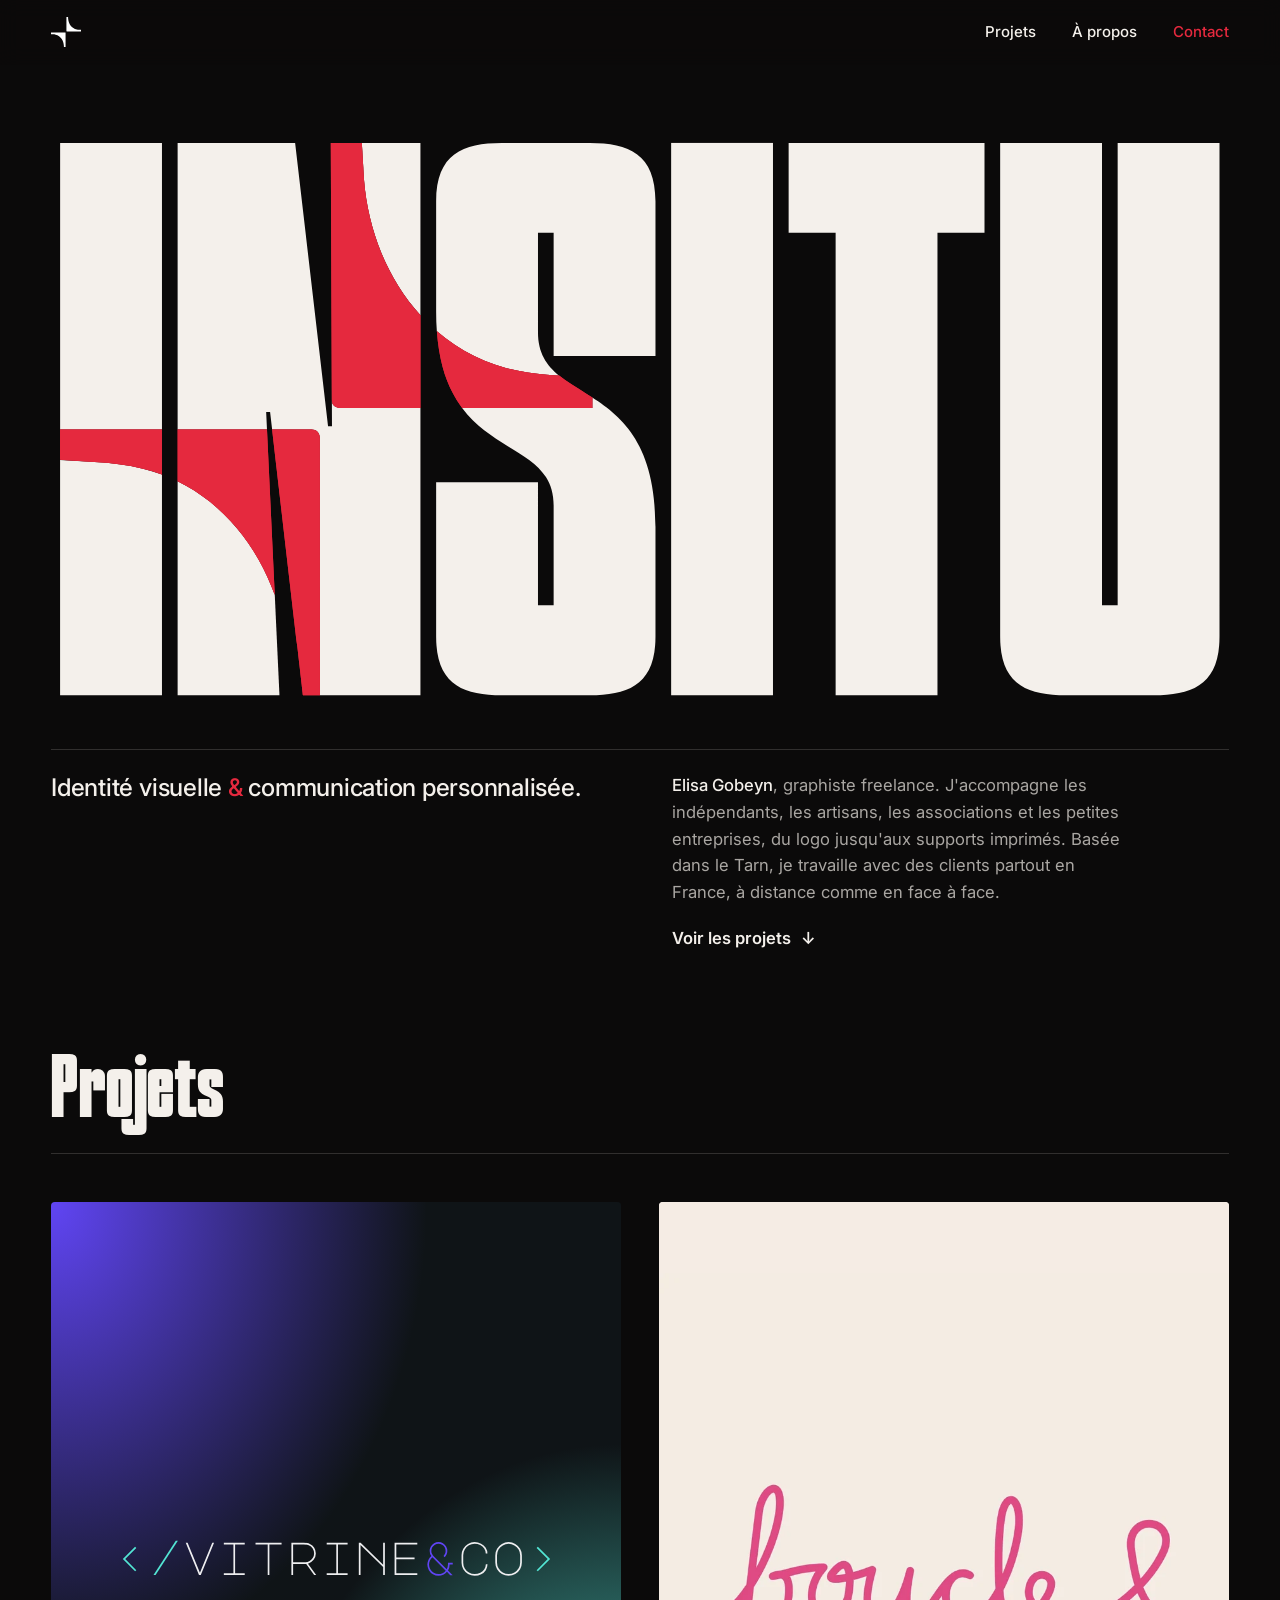
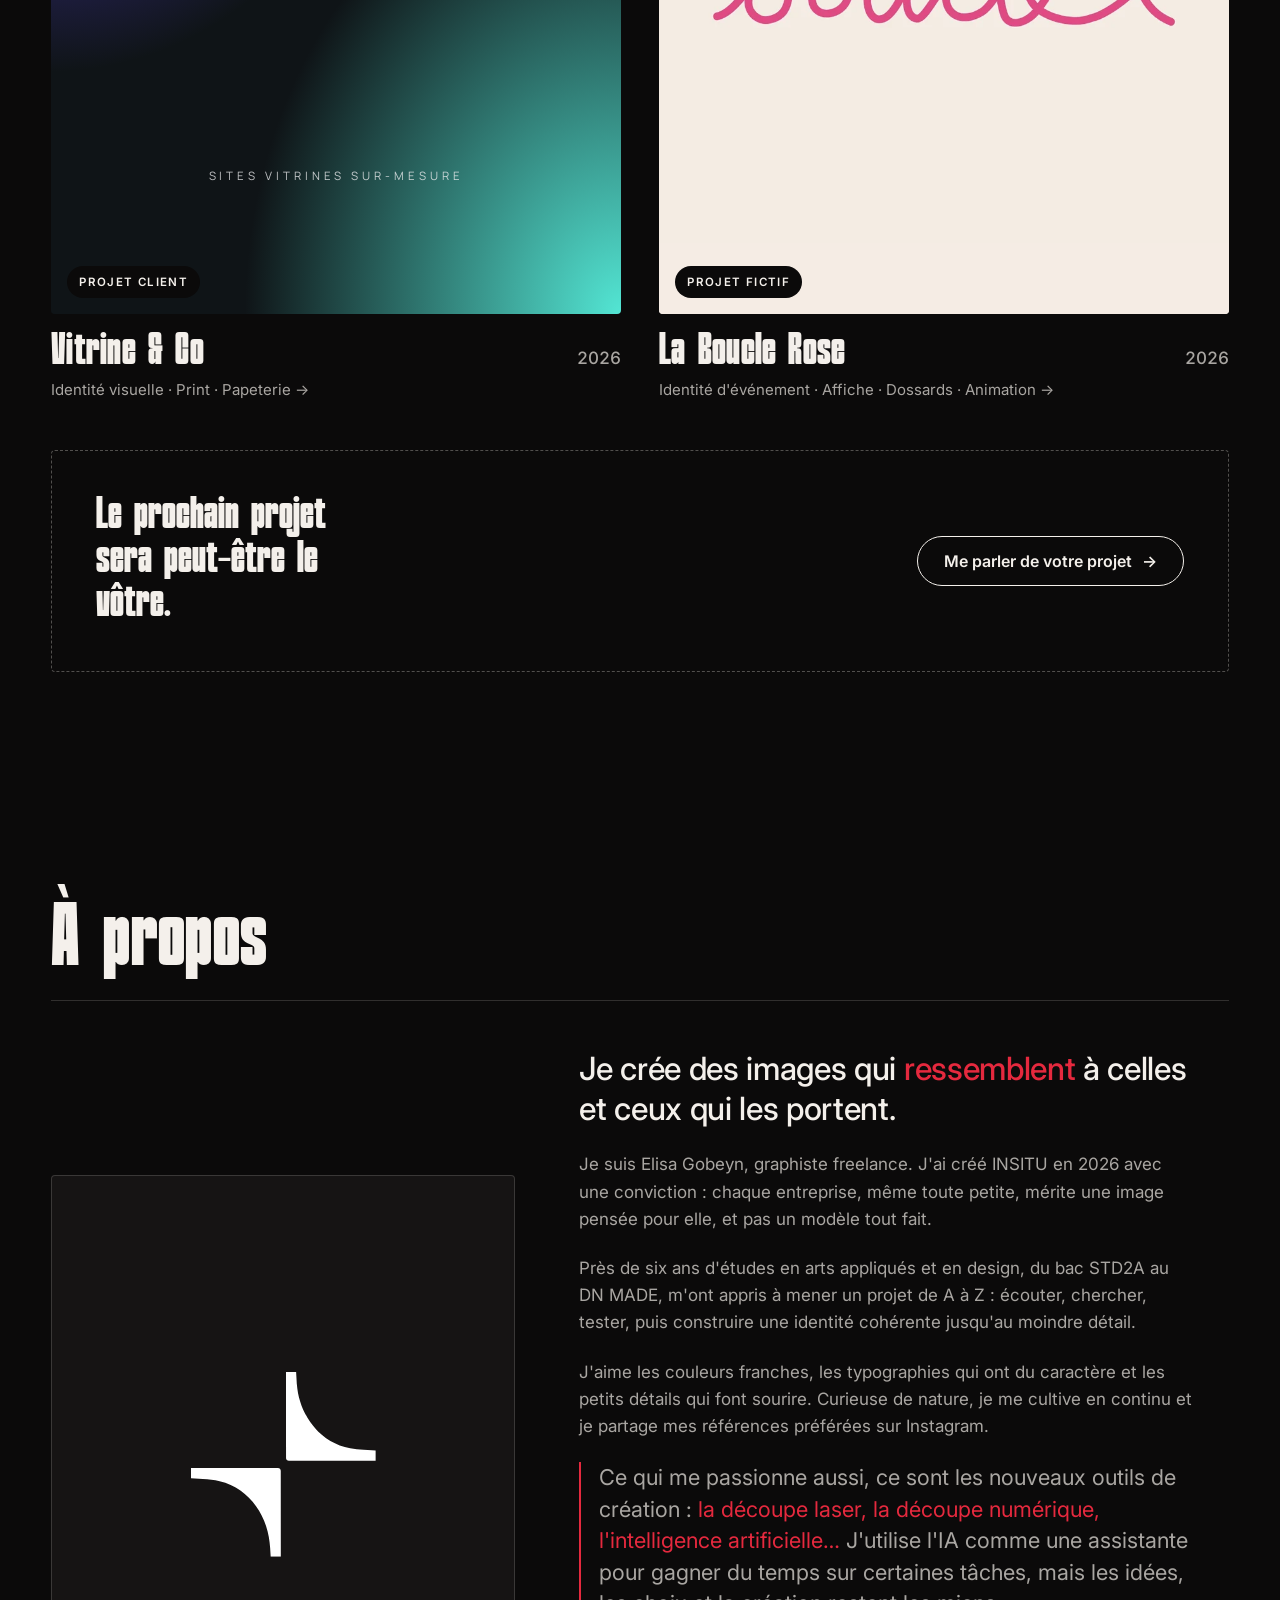
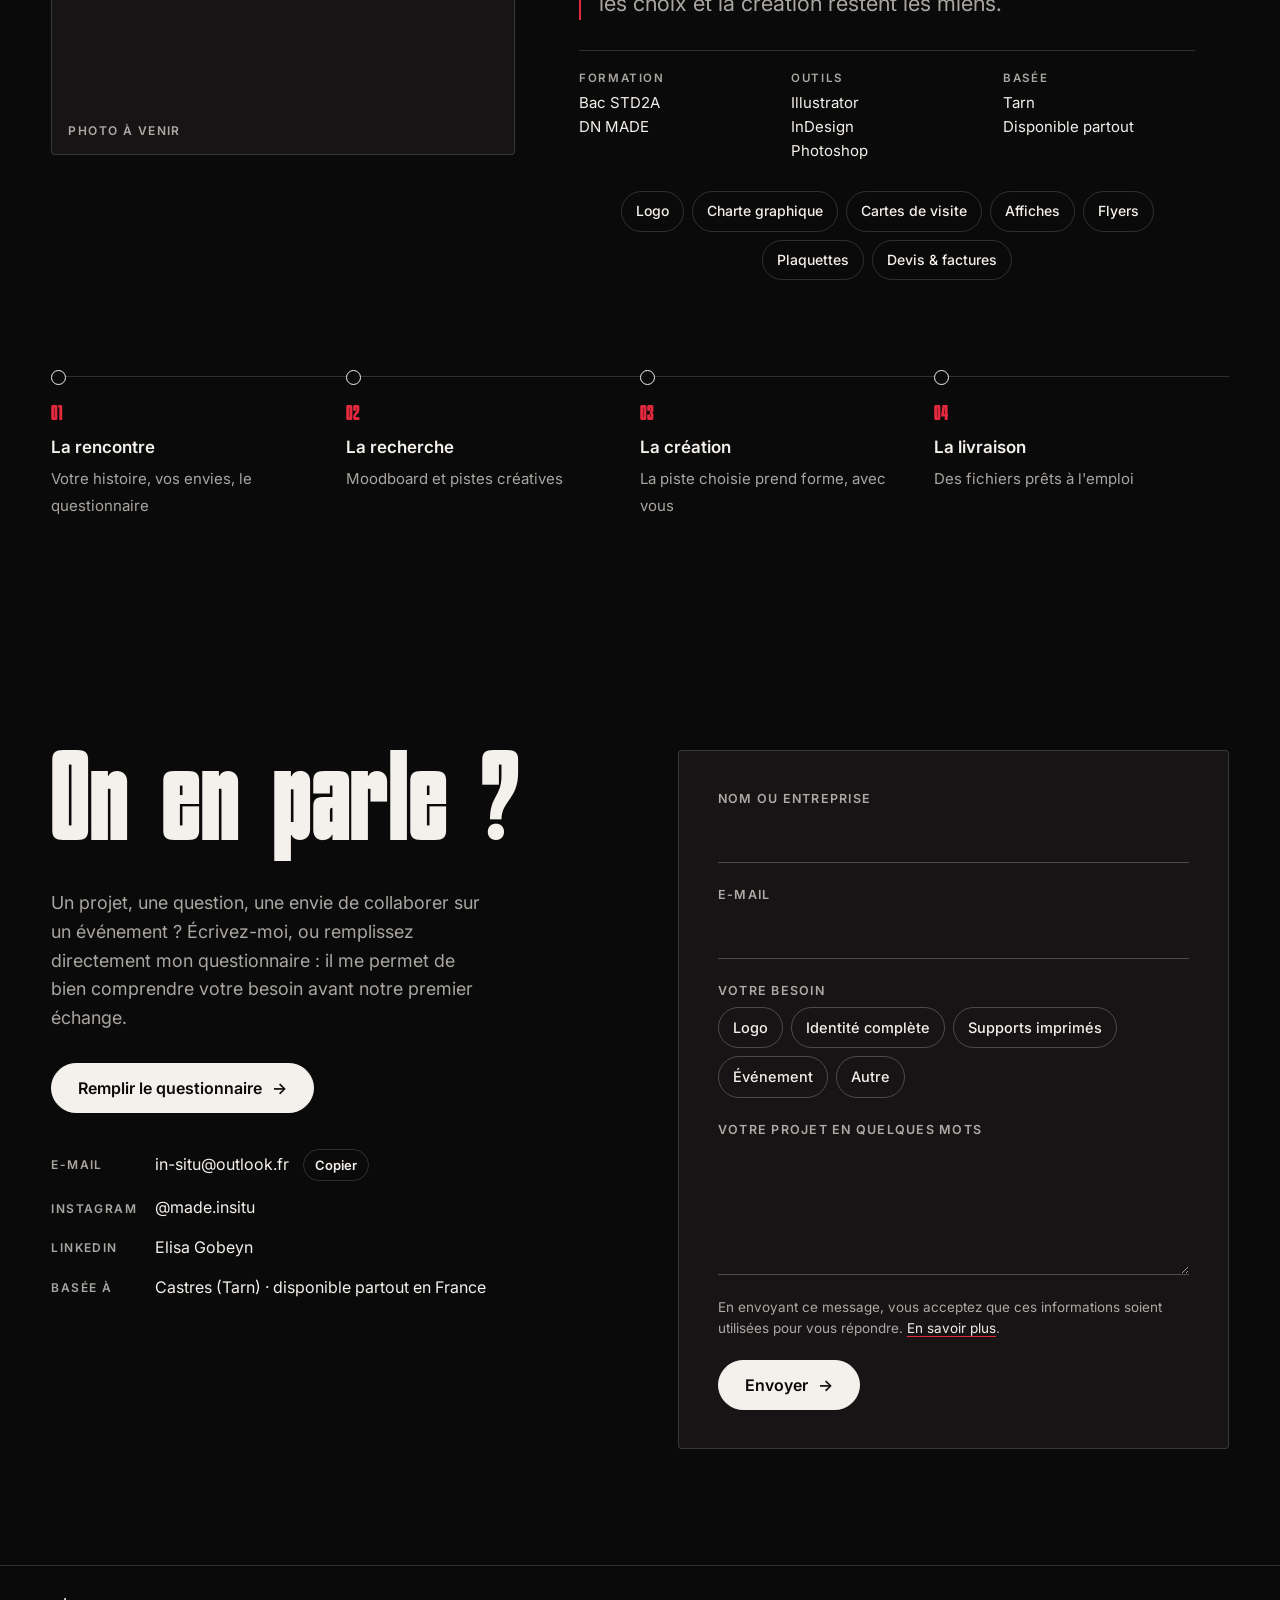
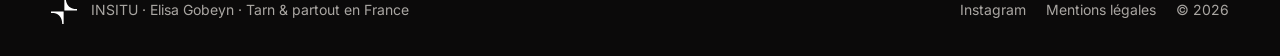
==== Site-INSITU/modif/index.html @ b14017e1 "First commit" ====
<!DOCTYPE html>
<html lang="fr">
<head>
<meta charset="UTF-8">
<meta name="viewport" content="width=device-width, initial-scale=1.0, viewport-fit=cover">
<link rel="icon" href="../assets/favicon.svg" type="image/svg+xml">
<title>INSITU · Elisa Gobeyn</title>
<meta name="description" content="Elisa Gobeyn, graphiste freelance à Castres (Tarn). Identité visuelle et communication personnalisée pour les indépendants, artisans, associations et petites entreprises.">
<!-- Open Graph : l'aperçu (titre, texte, image) affiché quand le lien est partagé sur Facebook, LinkedIn, WhatsApp, Messenger, iMessage, Slack, Discord…
     ⚠ Remplacer https://VOTRE-DOMAINE.fr par l'adresse réelle du site (og:url et og:image, les URL doivent être absolues). -->
<meta property="og:type" content="website">
<meta property="og:site_name" content="INSITU">
<meta property="og:locale" content="fr_FR">
<meta property="og:title" content="INSITU · Elisa Gobeyn, graphiste freelance">
<meta property="og:description" content="Identité visuelle et communication personnalisée pour les indépendants, artisans, associations et petites entreprises. Castres (Tarn), partout en France.">
<meta property="og:url" content="https://VOTRE-DOMAINE.fr/">
<meta property="og:image" content="https://VOTRE-DOMAINE.fr/assets/og-image.png">
<meta property="og:image:width" content="1200">
<meta property="og:image:height" content="630">
<meta property="og:image:alt" content="Logo INSITU, identité visuelle et communication personnalisée">
<!-- X (Twitter) reprend les balises og: ; cette ligne sert à obtenir la grande image -->
<meta name="twitter:card" content="summary_large_image">

<link rel="preconnect" href="https://fonts.googleapis.com">
<link rel="preconnect" href="https://fonts.gstatic.com" crossorigin>
<link href="https://fonts.googleapis.com/css2?family=Inter:wght@400;500;600;700&family=Figtree:wght@500;600&family=Manrope:wght@400;500;600&family=Major+Mono+Display&display=swap" rel="stylesheet">
<link rel="stylesheet" href="style.css">
<script src="https://identity.netlify.com/v1/netlify-identity-widget.js"></script>
</head>
<body>
<svg width="0" height="0" style="position:absolute" aria-hidden="true">
  <symbol id="symbole" viewBox="0 0 300 300"><path fill="currentColor" d="M128.48,285.85c-1.73-48.87-31.83-96.92-81.94-108.65-9.06-2.12-17.85-3.16-27.15-3.59l-19.38-1.19v-16.48s140.68,0,140.68,0c2.98-.16,5.03,1.57,5.03,4.56l.09,139.48-16.47.02-.85-14.15Z"/><path fill="currentColor" d="M279.93,126.4l20.06,1.19v16.5s-141.14-.01-141.14-.01c-2.49-.01-4.54-1.61-4.54-4.08l-.07-49.66L154.21,0h16.44s1.2,19.74,1.2,19.74c3.88,48.84,35.53,94.58,86.49,104.13,7.21,1.35,14.02,2.04,21.59,2.53Z"/></symbol>
  <symbol id="mot" viewBox="66 22 318 152">
    <path fill="currentColor" d="M381.54,23.6v133.38c0,12.78-7.19,15.77-17.77,15.77h-23.69c-10.57,0-17.77-2.98-17.77-15.77V23.6h27.5v124.86h4.23V23.6h27.5Z"/>
    <polygon fill="currentColor" points="318.08 23.6 318.08 47.89 305.38 47.89 305.38 172.75 277.88 172.75 277.88 47.89 265.19 47.89 265.19 23.6 318.08 23.6"/>
    <rect fill="currentColor" x="233.46" y="23.6" width="27.5" height="149.15"/>
    <path fill="currentColor" d="M229.23,127.15v29.83c0,12.78-7.19,15.77-17.77,15.77h-23.69c-10.58,0-17.77-2.98-17.77-15.77v-41.76h27.5v33.23h4.23v-26.85c0-3.23-.77-5.72-2.08-7.77-4.51-7.1-15.38-9.03-22.63-18.68h35.15v-2.83c8.31,5.34,17.05,13.01,17.05,34.82Z"/>
    <path fill="currentColor" d="M229.23,39.36v41.76h-27.5v-33.23h-4.23v26.85c0,5.59,2.31,8.95,5.7,11.7l-.68-.04c-3.64-.24-6.92-.59-10.39-1.26-8.48-1.64-15.85-5.43-21.94-10.69-.13-1.66-.19-3.4-.19-5.25v-29.83c0-12.78,7.19-15.77,17.77-15.77h23.69c10.57,0,17.77,2.98,17.77,15.77Z"/>
    <path fill="#E5293E" d="M212.18,92.33v2.83h-35.15c-3.49-4.64-6.14-11.07-6.83-20.72,6.09,5.26,13.46,9.05,21.94,10.69,3.47.67,6.75,1.02,10.39,1.26l.68.04c2.56,2.08,5.73,3.82,8.97,5.9Z"/>
    <path fill="currentColor" d="M165.76,95.16v77.59h-31.73,4.57s-.03-69.5-.03-69.5c0-1.49-1-2.35-2.42-2.27h-10.44l-.55-4.72h-1.06l.22,4.72h-24.13V23.6h31.73l8.89,76.49h1.06l-.03-6.82c.05,1.18,1.25,1.88,2.42,1.89h21.5Z"/>
    <path fill="#E5293E" d="M165.76,70.13v25.03h-21.5c-1.18,0-2.37-.71-2.42-1.89l-.29-69.66h8.38l.58,9.86c1.06,13.71,6.39,26.91,15.25,36.67Z"/>
    <path fill="currentColor" d="M165.76,23.6v46.53c-8.86-9.75-14.19-22.96-15.25-36.67l-.58-9.86h15.83Z"/>
    <polygon fill="currentColor" points="149.93 23.6 149.93 23.61 141.55 23.61 149.93 23.6"/>
    <path fill="currentColor" d="M141.84,93.27s0-.05,0-.08l-.28-69.59.29,69.66Z"/>
    <path fill="#E5293E" d="M138.58,103.25l.03,69.49h-4.57s-8.33-71.76-8.33-71.76h10.44c1.43-.08,2.42.78,2.42,2.27Z"/>
    <path fill="currentColor" d="M126.42,145.62l1.27,27.13h-27.5v-57.8c12.45,6.07,21.46,17.47,26.23,30.67Z"/>
    <path fill="#E5293E" d="M124.32,100.97l2.1,44.64c-4.77-13.21-13.78-24.6-26.23-30.67v-13.98h24.13Z"/>
    <path fill="currentColor" d="M95.96,113.13v59.62h-27.51v-63.56l9.33.59c4.48.22,8.71.74,13.07,1.8,1.75.43,3.46.95,5.11,1.56Z"/>
    <path fill="#E5293E" d="M95.96,100.97v12.16c-1.65-.62-3.36-1.14-5.11-1.56-4.36-1.06-8.59-1.58-13.07-1.8l-9.33-.59v-8.22h27.51Z"/>
    <polygon fill="currentColor" points="95.96 23.6 95.96 100.97 68.47 100.97 68.46 109.18 68.46 23.6 95.96 23.6"/>
  </symbol>
</svg>

<div class="intro-anim" id="intro-anim" aria-hidden="true">
  <svg viewBox="-20 -20 340 340">
    <circle class="rond" cx="150" cy="150" r="132"/>
    <g class="tout"><path class="p1" fill="currentColor" d="M128.48,285.85c-1.73-48.87-31.83-96.92-81.94-108.65-9.06-2.12-17.85-3.16-27.15-3.59l-19.38-1.19v-16.48s140.68,0,140.68,0c2.98-.16,5.03,1.57,5.03,4.56l.09,139.48-16.47.02-.85-14.15Z"/><path class="p2" fill="currentColor" d="M279.93,126.4l20.06,1.19v16.5s-141.14-.01-141.14-.01c-2.49-.01-4.54-1.61-4.54-4.08l-.07-49.66L154.21,0h16.44s1.2,19.74,1.2,19.74c3.88,48.84,35.53,94.58,86.49,104.13,7.21,1.35,14.02,2.04,21.59,2.53Z"/></g>
  </svg>
  <span class="passer">Cliquer pour passer</span>
</div>

<div class="curseur" aria-hidden="true"></div>

<header class="entete">
  <div class="wrap">
    <a class="marque" href="#haut" aria-label="INSITU, retour en haut">
      <svg class="sym" aria-hidden="true"><use href="#symbole"/></svg>
      <svg class="mot" viewBox="0 0 318 152" aria-hidden="true" style="color:var(--creme)"><use href="#mot"/></svg>
    </a>
    <nav class="nav" aria-label="Navigation principale">
      <a class="lien" href="#projets">Projets</a>
      <a class="lien" href="#apropos">À propos</a>
      <a class="lien" href="#contact">Contact</a>
    </nav>
  </div>
</header>

<main id="haut">
  <section class="wrap accueil">
    <h1 style="margin:0"><svg class="grand-logo" viewBox="0 0 318 152" role="img" aria-label="INSITU, identité visuelle et communication personnalisée"><g transform="translate(-66 -22)"><path fill="#F4F0EB" d="M381.54,23.6v133.38c0,12.78-7.19,15.77-17.77,15.77h-23.69c-10.57,0-17.77-2.98-17.77-15.77V23.6h27.5v124.86h4.23V23.6h27.5Z"/><polygon fill="#F4F0EB" points="318.08 23.6 318.08 47.89 305.38 47.89 305.38 172.75 277.88 172.75 277.88 47.89 265.19 47.89 265.19 23.6 318.08 23.6"/><rect fill="#F4F0EB" x="233.46" y="23.6" width="27.5" height="149.15"/><path fill="#F4F0EB" d="M229.23,127.15v29.83c0,12.78-7.19,15.77-17.77,15.77h-23.69c-10.58,0-17.77-2.98-17.77-15.77v-41.76h27.5v33.23h4.23v-26.85c0-3.23-.77-5.72-2.08-7.77-4.51-7.1-15.38-9.03-22.63-18.68h35.15v-2.83c8.31,5.34,17.05,13.01,17.05,34.82Z"/><path fill="#F4F0EB" d="M229.23,39.36v41.76h-27.5v-33.23h-4.23v26.85c0,5.59,2.31,8.95,5.7,11.7l-.68-.04c-3.64-.24-6.92-.59-10.39-1.26-8.48-1.64-15.85-5.43-21.94-10.69-.13-1.66-.19-3.4-.19-5.25v-29.83c0-12.78,7.19-15.77,17.77-15.77h23.69c10.57,0,17.77,2.98,17.77,15.77Z"/><path fill="#F4F0EB" d="M165.76,95.16v77.59h-31.73,4.57s-.03-69.5-.03-69.5c0-1.49-1-2.35-2.42-2.27h-10.44l-.55-4.72h-1.06l.22,4.72h-24.13V23.6h31.73l8.89,76.49h1.06l-.03-6.82c.05,1.18,1.25,1.88,2.42,1.89h21.5Z"/><path fill="#F4F0EB" d="M165.76,23.6v46.53c-8.86-9.75-14.19-22.96-15.25-36.67l-.58-9.86h15.83Z"/><polygon fill="#F4F0EB" points="149.93 23.6 149.93 23.61 141.55 23.61 149.93 23.6"/><path fill="#F4F0EB" d="M141.84,93.27s0-.05,0-.08l-.28-69.59.29,69.66Z"/><path fill="#F4F0EB" d="M126.42,145.62l1.27,27.13h-27.5v-57.8c12.45,6.07,21.46,17.47,26.23,30.67Z"/><path fill="#F4F0EB" d="M95.96,113.13v59.62h-27.51v-63.56l9.33.59c4.48.22,8.71.74,13.07,1.8,1.75.43,3.46.95,5.11,1.56Z"/><polygon fill="#F4F0EB" points="95.96 23.6 95.96 100.97 68.47 100.97 68.46 109.18 68.46 23.6 95.96 23.6"/></g><g transform="translate(-66 -22)"><path fill="#E5293E" d="M212.18,92.33v2.83h-35.15c-3.49-4.64-6.14-11.07-6.83-20.72,6.09,5.26,13.46,9.05,21.94,10.69,3.47.67,6.75,1.02,10.39,1.26l.68.04c2.56,2.08,5.73,3.82,8.97,5.9Z"/><path fill="#E5293E" d="M165.76,70.13v25.03h-21.5c-1.18,0-2.37-.71-2.42-1.89l-.29-69.66h8.38l.58,9.86c1.06,13.71,6.39,26.91,15.25,36.67Z"/><path fill="#E5293E" d="M138.58,103.25l.03,69.49h-4.57s-8.33-71.76-8.33-71.76h10.44c1.43-.08,2.42.78,2.42,2.27Z"/><path fill="#E5293E" d="M124.32,100.97l2.1,44.64c-4.77-13.21-13.78-24.6-26.23-30.67v-13.98h24.13Z"/><path fill="#E5293E" d="M95.96,100.97v12.16c-1.65-.62-3.36-1.14-5.11-1.56-4.36-1.06-8.59-1.58-13.07-1.8l-9.33-.59v-8.22h27.51Z"/></g><g class="pivot"><g transform="translate(-66 -22)"><path fill="#E5293E" d="M212.18,92.33v2.83h-35.15c-3.49-4.64-6.14-11.07-6.83-20.72,6.09,5.26,13.46,9.05,21.94,10.69,3.47.67,6.75,1.02,10.39,1.26l.68.04c2.56,2.08,5.73,3.82,8.97,5.9Z"/><path fill="#E5293E" d="M165.76,70.13v25.03h-21.5c-1.18,0-2.37-.71-2.42-1.89l-.29-69.66h8.38l.58,9.86c1.06,13.71,6.39,26.91,15.25,36.67Z"/><path fill="#E5293E" d="M138.58,103.25l.03,69.49h-4.57s-8.33-71.76-8.33-71.76h10.44c1.43-.08,2.42.78,2.42,2.27Z"/><path fill="#E5293E" d="M124.32,100.97l2.1,44.64c-4.77-13.21-13.78-24.6-26.23-30.67v-13.98h24.13Z"/><path fill="#E5293E" d="M95.96,100.97v12.16c-1.65-.62-3.36-1.14-5.11-1.56-4.36-1.06-8.59-1.58-13.07-1.8l-9.33-.59v-8.22h27.51Z"/></g></g></svg></h1>
    <div class="accueil-bas">
      <p class="signature">Identité visuelle <span>&amp;</span> communication personnalisée.</p>
      <div class="presentation">
        <p><strong>Elisa Gobeyn</strong>, graphiste freelance. J'accompagne les indépendants, les artisans, les associations et les petites entreprises, du logo jusqu'aux supports imprimés. Basée dans le Tarn, je travaille avec des clients partout en France, à distance comme en face à face.</p>
        <a class="descendre lien" href="#projets">Voir les projets <span class="fl">↓</span></a>
      </div>
    </div>
  </section>

  <section class="section wrap" id="projets" style="padding-top:0">
    <div class="titre-section"><h2>Projets</h2></div>
    <div class="grille">
      <button class="carte revele" data-projet="vitrine-co" style="--fond:#0F1417;--accent:#6045F4" data-curseur="#6045F4" aria-label="Voir le projet Vitrine &amp; Co">
        <div class="media">
          <div class="vc-couv degrade-bloc"><svg viewBox="0 0 9341 875" role="img" aria-label="Logo Vitrine &amp; Co"><g transform="translate(-125,800) scale(1,-1)"><g class="gl" style="--i:0"><path transform="translate(0,0)" fill="#53E6D4" d="M450 611 476 585 237 345 476 106 450 80 185 345Z"/></g><g class="gl" style="--i:1"><path transform="translate(740,0)" fill="#53E6D4" d="M107 0 588 740H633L152 0Z"/></g><g class="gl" style="--i:2"><path transform="translate(1480,0)" fill="#EEEEF0" d="M103 696 369 49 635 696H674L388 0H349L63 696Z"/></g><g class="gl" style="--i:3"><path transform="translate(2220,0)" fill="#EEEEF0" d="M596 696V659H388V37H596V0H145V37H352V659H145V696Z"/></g><g class="gl" style="--i:4"><path transform="translate(2960,0)" fill="#EEEEF0" d="M651 696V659H388V0H352V659H89V696Z"/></g><g class="gl" style="--i:5"><path transform="translate(3700,0)" fill="#EEEEF0" d="M650 468Q650 390 602.5 328.5Q555 267 481 247L658 0H614L443 240L411 239H160V0H123V696H388Q432 696 463.5 690.5Q495 685 521 673Q581 645 615.5 590.0Q650 535 650 468ZM421 276Q473 276 517.0 302.0Q561 328 587.0 372.0Q613 416 613 468Q613 526 582.5 573.0Q552 620 498 643Q459 659 388 659H160V276Z"/></g><g class="gl" style="--i:6"><path transform="translate(4440,0)" fill="#EEEEF0" d="M596 696V659H388V37H596V0H145V37H352V659H145V696Z"/></g><g class="gl" style="--i:7"><path transform="translate(5180,0)" fill="#EEEEF0" d="M98 0V696H137L623 224V696H660V0H623V172L135 648V0Z"/></g><g class="gl" style="--i:8"><path transform="translate(5920,0)" fill="#EEEEF0" d="M130 696H620V659H167V377H561V340H167V37H620V0H130Z"/></g><g class="gl" style="--i:9"><path transform="translate(6660,0)" fill="#6045F4" d="M472 387 446 413Q468 435 479.5 463.0Q491 491 491 522Q491 564 470.5 599.5Q450 635 414.5 655.5Q379 676 337 676Q296 676 260.5 655.0Q225 634 204.0 599.0Q183 564 183 522Q183 491 194.5 463.0Q206 435 228 413L515 126Q542 172 542 229V265H645V229H578Q578 157 542 99L644 -2H591L520 69Q486 29 439.0 7.0Q392 -15 338 -15Q273 -15 217.5 17.5Q162 50 129.5 105.5Q97 161 97 226Q97 279 119.5 327.5Q142 376 183 410Q147 458 147 522Q147 574 172.5 617.5Q198 661 242.0 686.5Q286 712 338 712Q390 712 433.5 686.5Q477 661 502.5 617.5Q528 574 528 522Q528 484 513.5 449.0Q499 414 472 387ZM133 226Q133 170 160.5 123.0Q188 76 235.0 48.5Q282 21 338 21Q384 21 425.0 41.0Q466 61 494 95L207 382Q172 353 152.5 312.0Q133 271 133 226Z"/></g><g class="gl" style="--i:10"><path transform="translate(7400,0)" fill="#EEEEF0" d="M377 22Q445 22 500.0 49.0Q555 76 586.5 124.0Q618 172 619 232H655Q655 163 618.5 106.5Q582 50 518.5 17.5Q455 -15 377 -15Q301 -15 236.0 23.0Q171 61 133.0 125.5Q95 190 95 266V430Q95 506 132.5 570.5Q170 635 234.5 673.0Q299 711 375 711Q452 711 515.5 678.5Q579 646 616.0 589.5Q653 533 653 464H617Q616 524 584.0 572.0Q552 620 497.5 647.0Q443 674 375 674Q309 674 253.0 641.0Q197 608 164.0 552.0Q131 496 131 430V266Q131 200 164.5 144.0Q198 88 254.5 55.0Q311 22 377 22Z"/></g><g class="gl" style="--i:11"><path transform="translate(8140,0)" fill="#EEEEF0" d="M657 424V272Q657 194 618.5 128.0Q580 62 514.0 23.5Q448 -15 370 -15Q292 -15 226.0 23.5Q160 62 121.5 128.0Q83 194 83 272V424Q83 502 121.5 568.0Q160 634 226.0 672.5Q292 711 370 711Q448 711 514.0 672.5Q580 634 618.5 568.0Q657 502 657 424ZM370 22Q438 22 495.5 55.5Q553 89 586.5 146.5Q620 204 620 272V424Q620 492 586.5 549.5Q553 607 495.5 640.5Q438 674 370 674Q302 674 244.5 640.5Q187 607 153.5 549.5Q120 492 120 424V272Q120 204 153.5 146.5Q187 89 244.5 55.5Q302 22 370 22Z"/></g><g class="gl" style="--i:12"><path transform="translate(8880,0)" fill="#53E6D4" d="M474 345 235 585 261 611 526 345 261 80 235 106Z"/></g></g></svg><span class="baseline">Sites vitrines sur-mesure</span></div>
          <span class="pastille">Projet client</span>
        </div>
        <div class="legende">
          <h3>Vitrine &amp; Co</h3><span class="annee">2026</span>
          <span class="tags">Identité visuelle · Print · Papeterie <span class="fleche">→</span></span>
        </div>
      </button>
      <button class="carte revele" data-projet="la-boucle-rose" style="--fond:#F5ECE4;--accent:#E04C86" data-curseur="#E04C86" aria-label="Voir le projet La Boucle Rose">
        <div class="media">
          <div class="br-couv"><img src="assets/br_uni_poster.webp" alt="Logo boucle, tracé d'un seul trait"><video src="assets/br_uni.mp4" muted loop playsinline preload="auto" aria-hidden="true"></video></div>
          <span class="pastille">Projet fictif</span>
        </div>
        <div class="legende">
          <h3>La Boucle Rose</h3><span class="annee">2026</span>
          <span class="tags">Identité d'événement · Affiche · Dossards · Animation <span class="fleche">→</span></span>
        </div>
      </button>
    </div>
    <a class="prochain revele" href="#contact">
      <p>Le prochain projet sera peut-être le vôtre.</p>
      <span class="btn">Me parler de votre projet <span class="fleche">→</span></span>
    </a>
  </section>

  <section class="section wrap apropos" id="apropos">
    <div class="titre-section"><h2>À propos</h2></div>
    <div class="apropos-grille">
      <figure class="portrait revele">
        <svg aria-hidden="true"><use href="#symbole"/></svg>
        <figcaption>Photo à venir</figcaption>
      </figure>
      <div class="texte">
        <p class="accroche">Je crée des images qui <span>ressemblent</span> à celles et ceux qui les portent.</p>
        <p>Je suis Elisa Gobeyn, graphiste freelance. J'ai créé INSITU en 2026 avec une conviction : chaque entreprise, même toute petite, mérite une image pensée pour elle, et pas un modèle tout fait.</p>
        <p>Près de six ans d'études en arts appliqués et en design, du bac STD2A au DN MADE, m'ont appris à mener un projet de A à Z : écouter, chercher, tester, puis construire une identité cohérente jusqu'au moindre détail.</p>
        <p>J'aime les couleurs franches, les typographies qui ont du caractère et les petits détails qui font sourire. Curieuse de nature, je me cultive en continu et je partage mes références préférées sur Instagram.</p>
        <p class="outils">Ce qui me passionne aussi, ce sont les nouveaux outils de création : <span>la découpe laser, la découpe numérique, l'intelligence artificielle…</span> J'utilise l'IA comme une assistante pour gagner du temps sur certaines tâches, mais les idées, les choix et la création restent les miens.</p>
        <dl class="fiche-id">
          <div><dt>Formation</dt><dd>Bac STD2A<br>DN&nbsp;MADE</dd></div>
          <div><dt>Outils</dt><dd>Illustrator<br>InDesign<br>Photoshop</dd></div>
          <div><dt>Basée</dt><dd>Tarn<br>Disponible partout</dd></div>
        </dl>
        <ul class="etiquettes" aria-label="Ce que je réalise">
          <li>Logo</li><li>Charte graphique</li><li>Cartes de visite</li><li>Affiches</li><li>Flyers</li><li>Plaquettes</li><li>Devis &amp; factures</li>
        </ul>
      </div>
    </div>
    <ol class="parcours revele" aria-label="Comment on travaille ensemble">
      <li><span class="num">01</span><strong>La rencontre</strong><span class="det">Votre histoire, vos envies, le questionnaire</span></li>
      <li><span class="num">02</span><strong>La recherche</strong><span class="det">Moodboard et pistes créatives</span></li>
      <li><span class="num">03</span><strong>La création</strong><span class="det">La piste choisie prend forme, avec vous</span></li>
      <li><span class="num">04</span><strong>La livraison</strong><span class="det">Des fichiers prêts à l'emploi</span></li>
    </ol>
  </section>

  <section class="section wrap" id="contact">
    <div class="contact-grille">
      <div class="revele">
        <h2>On en parle&nbsp;?</h2>
        <p class="chapo">Un projet, une question, une envie de collaborer sur un événement ? Écrivez-moi, ou remplissez directement mon questionnaire : il me permet de bien comprendre votre besoin avant notre premier échange.</p>
        <div class="actions">
          <button class="btn plein" type="button" data-ouvrir="questionnaire">Remplir le questionnaire <span class="fleche">→</span></button>
        </div>
        <div class="coord">
          <div class="ligne"><span class="etiquette">E-mail</span><span id="email" style="user-select:all">in-situ@outlook.fr</span><button class="copier" type="button" id="copier">Copier</button></div>
          <div class="ligne"><span class="etiquette">Instagram</span><a class="lien" href="https://www.instagram.com/made.insitu/" target="_blank" rel="noopener">@made.insitu</a></div>
          <div class="ligne"><span class="etiquette">LinkedIn</span><a class="lien" href="https://www.linkedin.com/" target="_blank" rel="noopener">Elisa Gobeyn</a></div>
          <div class="ligne"><span class="etiquette">Basée à</span><span>Castres (Tarn) · disponible partout en France</span></div>
        </div>
      </div>
      <form id="formulaire" class="form revele" novalidate>
        <input type="text" name="_gotcha" class="hp" tabindex="-1" autocomplete="off" aria-hidden="true">
        <div class="champ"><label for="f-nom">Nom ou entreprise</label><input id="f-nom" name="Nom ou entreprise" autocomplete="name" required></div>
        <div class="champ"><label for="f-email">E-mail</label><input id="f-email" name="email" type="email" autocomplete="email" required></div>
        <fieldset class="champ">
          <legend>Votre besoin</legend>
          <div class="puces" data-nom="Votre besoin">
            <input type="checkbox" id="b-logo" value="Logo"><label for="b-logo">Logo</label>
            <input type="checkbox" id="b-charte" value="Identité complète"><label for="b-charte">Identité complète</label>
            <input type="checkbox" id="b-print" value="Supports imprimés"><label for="b-print">Supports imprimés</label>
            <input type="checkbox" id="b-event" value="Événement"><label for="b-event">Événement</label>
            <input type="checkbox" id="b-autre" value="Autre"><label for="b-autre">Autre</label>
          </div>
        </fieldset>
        <div class="champ"><label for="f-msg">Votre projet en quelques mots</label><textarea id="f-msg" name="Message" rows="4" required></textarea></div>
        <p class="consent">En envoyant ce message, vous acceptez que ces informations soient utilisées pour vous répondre. <a href="mentions-legales.html#donnees" data-mentions="donnees">En savoir plus</a>.</p>
        <button class="btn plein" type="submit" style="justify-self:start">Envoyer <span class="fleche">→</span></button>
        <p class="merci" id="merci" role="status" hidden>Merci ! Votre message est bien parti, je vous réponds très vite.</p>
        <p class="erreur" id="erreur" role="alert" hidden>L'envoi n'a pas abouti. Vous pouvez réessayer, ou m'écrire directement à <a href="mailto:in-situ@outlook.fr">in-situ@outlook.fr</a>.</p>
      </form>
    </div>
  </section>
</main>

<footer class="pied">
  <div class="wrap">
    <div class="gauche"><svg class="sym" aria-hidden="true"><use href="#symbole"/></svg><span>INSITU · Elisa Gobeyn · Tarn &amp; partout en France</span></div>
    <nav aria-label="Liens du pied de page"><a class="lien" href="https://www.instagram.com/made.insitu/" target="_blank" rel="noopener">Instagram</a><a class="lien" href="mentions-legales.html" data-mentions>Mentions légales</a><span>© 2026</span></nav>
  </div>
</footer>

<!-- ================= FICHE : VITRINE & CO ================= -->
<section class="fiche vc" id="fiche-vitrine-co" role="dialog" aria-modal="true" aria-label="Projet Vitrine &amp; Co" style="--f-fond:#0F1417;--f-texte:#EEEEF0;--f-accent:#53E6D4;--f-accent-2:#6045F4;--f-cadre:#161D21">
  <div class="fiche-barre"><span class="fil">Projet client · 2026</span><button class="fermer" type="button">Fermer <span class="x">✕</span></button></div>
  <div class="fiche-contenu">
    <div class="p-tete">
      <svg class="p-logo" viewBox="0 0 9341 875" role="img" aria-label="Vitrine &amp; Co"><g transform="translate(-125,800) scale(1,-1)"><g class="gl" style="--i:0"><path transform="translate(0,0)" fill="#53E6D4" d="M450 611 476 585 237 345 476 106 450 80 185 345Z"/></g><g class="gl" style="--i:1"><path transform="translate(740,0)" fill="#53E6D4" d="M107 0 588 740H633L152 0Z"/></g><g class="gl" style="--i:2"><path transform="translate(1480,0)" fill="#EEEEF0" d="M103 696 369 49 635 696H674L388 0H349L63 696Z"/></g><g class="gl" style="--i:3"><path transform="translate(2220,0)" fill="#EEEEF0" d="M596 696V659H388V37H596V0H145V37H352V659H145V696Z"/></g><g class="gl" style="--i:4"><path transform="translate(2960,0)" fill="#EEEEF0" d="M651 696V659H388V0H352V659H89V696Z"/></g><g class="gl" style="--i:5"><path transform="translate(3700,0)" fill="#EEEEF0" d="M650 468Q650 390 602.5 328.5Q555 267 481 247L658 0H614L443 240L411 239H160V0H123V696H388Q432 696 463.5 690.5Q495 685 521 673Q581 645 615.5 590.0Q650 535 650 468ZM421 276Q473 276 517.0 302.0Q561 328 587.0 372.0Q613 416 613 468Q613 526 582.5 573.0Q552 620 498 643Q459 659 388 659H160V276Z"/></g><g class="gl" style="--i:6"><path transform="translate(4440,0)" fill="#EEEEF0" d="M596 696V659H388V37H596V0H145V37H352V659H145V696Z"/></g><g class="gl" style="--i:7"><path transform="translate(5180,0)" fill="#EEEEF0" d="M98 0V696H137L623 224V696H660V0H623V172L135 648V0Z"/></g><g class="gl" style="--i:8"><path transform="translate(5920,0)" fill="#EEEEF0" d="M130 696H620V659H167V377H561V340H167V37H620V0H130Z"/></g><g class="gl" style="--i:9"><path transform="translate(6660,0)" fill="#6045F4" d="M472 387 446 413Q468 435 479.5 463.0Q491 491 491 522Q491 564 470.5 599.5Q450 635 414.5 655.5Q379 676 337 676Q296 676 260.5 655.0Q225 634 204.0 599.0Q183 564 183 522Q183 491 194.5 463.0Q206 435 228 413L515 126Q542 172 542 229V265H645V229H578Q578 157 542 99L644 -2H591L520 69Q486 29 439.0 7.0Q392 -15 338 -15Q273 -15 217.5 17.5Q162 50 129.5 105.5Q97 161 97 226Q97 279 119.5 327.5Q142 376 183 410Q147 458 147 522Q147 574 172.5 617.5Q198 661 242.0 686.5Q286 712 338 712Q390 712 433.5 686.5Q477 661 502.5 617.5Q528 574 528 522Q528 484 513.5 449.0Q499 414 472 387ZM133 226Q133 170 160.5 123.0Q188 76 235.0 48.5Q282 21 338 21Q384 21 425.0 41.0Q466 61 494 95L207 382Q172 353 152.5 312.0Q133 271 133 226Z"/></g><g class="gl" style="--i:10"><path transform="translate(7400,0)" fill="#EEEEF0" d="M377 22Q445 22 500.0 49.0Q555 76 586.5 124.0Q618 172 619 232H655Q655 163 618.5 106.5Q582 50 518.5 17.5Q455 -15 377 -15Q301 -15 236.0 23.0Q171 61 133.0 125.5Q95 190 95 266V430Q95 506 132.5 570.5Q170 635 234.5 673.0Q299 711 375 711Q452 711 515.5 678.5Q579 646 616.0 589.5Q653 533 653 464H617Q616 524 584.0 572.0Q552 620 497.5 647.0Q443 674 375 674Q309 674 253.0 641.0Q197 608 164.0 552.0Q131 496 131 430V266Q131 200 164.5 144.0Q198 88 254.5 55.0Q311 22 377 22Z"/></g><g class="gl" style="--i:11"><path transform="translate(8140,0)" fill="#EEEEF0" d="M657 424V272Q657 194 618.5 128.0Q580 62 514.0 23.5Q448 -15 370 -15Q292 -15 226.0 23.5Q160 62 121.5 128.0Q83 194 83 272V424Q83 502 121.5 568.0Q160 634 226.0 672.5Q292 711 370 711Q448 711 514.0 672.5Q580 634 618.5 568.0Q657 502 657 424ZM370 22Q438 22 495.5 55.5Q553 89 586.5 146.5Q620 204 620 272V424Q620 492 586.5 549.5Q553 607 495.5 640.5Q438 674 370 674Q302 674 244.5 640.5Q187 607 153.5 549.5Q120 492 120 424V272Q120 204 153.5 146.5Q187 89 244.5 55.5Q302 22 370 22Z"/></g><g class="gl" style="--i:12"><path transform="translate(8880,0)" fill="#53E6D4" d="M474 345 235 585 261 611 526 345 261 80 235 106Z"/></g></g></svg>
      <span class="p-signature">Sites vitrines sur-mesure</span>
    </div>
    <dl class="p-infos">
      <div><dt>Client</dt><dd>Dimitri Couilleaux, développeur web</dd></div>
      <div><dt>Mission</dt><dd>Identité visuelle complète</dd></div>
      <div><dt>Livrables</dt><dd>Logo, charte, cartes, devis, plaquette</dd></div>
      <div><dt>Mots-clés</dt><dd>Tech · Rassurant · Violet</dd></div>
    </dl>
    <p class="p-intro">Une image tech, mais accessible à tous. Son nom s'écrit comme une balise HTML qui se ferme : <strong>&lt;/vitrine&amp;co&gt;</strong>.</p>

    <div class="compo">
      <div class="bloc s12 anim code-bloc"><div class="code-ligne"><span><span class="tape" data-texte="</vitrine&co>"></span><span class="caret"></span></span></div></div>

      <div class="bloc s5 anim gauche typo-bloc">
        <div class="typo"><span class="ex" style="font-family:'Major Mono Display',monospace">Aa</span><div><strong>Major Mono Display</strong><small>Le logo</small></div></div>
        <div class="typo"><span class="ex" style="font-family:'Manrope',sans-serif;font-weight:600">Aa</span><div><strong>Manrope</strong><small>Les textes</small></div></div>
      </div>
      <div class="s7 anim droite">
        <div class="nuancier attente">
          <button class="nuance" type="button" style="--c:#0F1417;--t:#EEEEF0"><strong>Carbone</strong><small>#0F1417</small><span class="copie">Copier</span></button>
          <button class="nuance" type="button" style="--c:#6045F4;--t:#EEEEF0"><strong>Violet Code</strong><small>#6045F4</small><span class="copie">Copier</span></button>
          <button class="nuance" type="button" style="--c:#53E6D4;--t:#0F1417"><strong>Menthe Néon</strong><small>#53E6D4</small><span class="copie">Copier</span></button>
          <button class="nuance" type="button" style="--c:#EEEEF0;--t:#0F1417"><strong>Blanc Écran</strong><small>#EEEEF0</small><span class="copie">Copier</span></button>
        </div>
      </div>

      <div class="bloc s12 anim degrade-bloc flip-zone" tabindex="0" aria-label="Carte de visite, recto et verso">
        <div class="flip"><img src="assets/vc_carte1.webp" alt="Recto de la carte de visite" loading="lazy"><img class="dos" src="assets/vc_carte2.webp" alt="Verso de la carte de visite" loading="lazy"></div>
      </div>

      <div class="s12 anim">
        <div class="diapo" aria-roledescription="carrousel" aria-label="La plaquette de présentation">
          <div class="diapo-piste">
            <button class="diapo-vue" type="button" aria-label="Agrandir la page 1"><img src="assets/vc_slide1.webp" alt="Plaquette, couverture" loading="lazy"></button>
            <button class="diapo-vue" type="button" aria-label="Agrandir la page 2"><img src="assets/vc_slide2.webp" alt="Plaquette, pourquoi un site vitrine" loading="lazy"></button>
            <button class="diapo-vue" type="button" aria-label="Agrandir la page 3"><img src="assets/vc_slide3.webp" alt="Plaquette, présentation" loading="lazy"></button>
            <button class="diapo-vue" type="button" aria-label="Agrandir la page 4"><img src="assets/vc_slide4.webp" alt="Plaquette, les offres" loading="lazy"></button>
            <button class="diapo-vue" type="button" aria-label="Agrandir la page 5"><img src="assets/vc_slide5.webp" alt="Plaquette, comment ça se passe" loading="lazy"></button>
            <button class="diapo-vue" type="button" aria-label="Agrandir la page 6"><img src="assets/vc_slide6.webp" alt="Plaquette, contact" loading="lazy"></button>
          </div>
          <div class="diapo-nav">
            <span class="diapo-titre">La plaquette numérique · <span class="diapo-num">1 / 6</span></span>
            <div class="diapo-points" aria-hidden="true"></div>
            <div class="diapo-fleches"><button type="button" class="d-prec" aria-label="Page précédente">←</button><button type="button" class="d-suiv" aria-label="Page suivante">→</button></div>
          </div>
        </div>
      </div>

      <div class="bloc s12 anim devis-bloc"><div class="imprime"><img src="assets/vc_devis_clean.webp" alt="Modèle de devis" loading="lazy"></div></div>
    </div>
    <button class="suivant" type="button" data-ouvrir="la-boucle-rose"><small>Projet suivant</small><strong>La Boucle Rose →</strong></button>
  </div>
</section>

<!-- ================= FICHE : LA BOUCLE ROSE ================= -->
<section class="fiche br" id="fiche-la-boucle-rose" role="dialog" aria-modal="true" aria-label="Projet La Boucle Rose" style="--f-fond:#471128;--f-texte:#F6EEE6;--f-accent:#E04C86;--f-accent-2:#C2DC3C;--f-cadre:#5A1A35">
  <div class="fiche-barre"><span class="fil">Projet fictif · 2026</span><button class="fermer" type="button">Fermer <span class="x">✕</span></button></div>
  <div class="fiche-contenu">
    <div class="p-tete">
      <svg class="p-logo" viewBox="0 0 1040 470" role="img" aria-label="La Boucle Rose"><path d="M23,362.2c50-10,120-130,135-220s-35-65-43-10c-5.8,49.8-15.8,127.3-23,195.1-2.8,26.2,20.8,47.7,46.5,42.1,27.5-5.9,39.1-23.6,41.5-53.2,3-37-7-54-35-42,33-6,64.5-19.3,111.5-19.3-32.3,35.5-25.5,71.2-25.5,71.2,4,44.1,66.7,37,78.7-5,8-38,7.1-103.1-32.7-54.8-25,27.9,51,8,86-6-12,42-20,92,8,107,30,10,60-45,75-105-10,50-15,100,15,105,27,0,66.4-124.9,116-95-32-16-53,16-53,46,0,44,39,59,79,34,30-20,70-100,80-180,8-60-20-90-35-40-10,40-15,180,5,230,12.4,25.6,52.8,13.4,72.8-16.6,0,0,33.5-37.4,28.5-59.4-5-21-43.6-24.7-48.6,19.3-5,48,85.7,80.5,136.7,60.4,39.6-8.6,126.2-72.5,160.1-150,24.3-71.1-84-79.5-72.8-.8,9.4,66.4,20.9,132.3,87.4,158.9"/></svg>
      <span class="p-signature">La Boucle Rose · Marche &amp; course solidaire <span class="pt">●</span> 2026</span>
    </div>
    <dl class="p-infos">
      <div><dt>Cliente fictive</dt><dd>Claire, coordinatrice d'une association locale</dd></div>
      <div><dt>Mission</dt><dd>Nom, logo et supports d'événement</dd></div>
      <div><dt>Livrables</dt><dd>Logo animé, affiche, dossards, stickers</dd></div>
      <div><dt>Mots-clés</dt><dd>Joie · Énergie · Collectif</dd></div>
    </dl>
    <p class="p-intro">Une marche et course solidaire pour Octobre Rose, autour d'un lac du Tarn. Le mot « boucle » s'écrit d'un seul trait et sa dernière lettre forme le ruban : <strong>la boucle du ruban et celle du parcours</strong>.</p>

    <div class="compo">
      <div class="s12 anim video-carre"><div class="bloc"><video src="assets/br_anim_hd.mp4" muted loop playsinline aria-label="Animation du logo sur fond topographique"></video></div></div>

      <div class="bloc s7 anim gauche affiche-bloc" style="background:#E04C86"><div class="incline"><img src="assets/br_affiche_hd.webp" alt="Affiche de La Boucle Rose" loading="lazy"><span class="reflet"></span></div></div>
      <div class="s5 colonne-br">
        <div class="bloc anim droite typo-bloc">
          <div class="typo"><svg class="ex-trace" viewBox="0 0 1040 470" aria-hidden="true"><path d="M23,362.2c50-10,120-130,135-220s-35-65-43-10c-5.8,49.8-15.8,127.3-23,195.1-2.8,26.2,20.8,47.7,46.5,42.1,27.5-5.9,39.1-23.6,41.5-53.2,3-37-7-54-35-42,33-6,64.5-19.3,111.5-19.3-32.3,35.5-25.5,71.2-25.5,71.2,4,44.1,66.7,37,78.7-5,8-38,7.1-103.1-32.7-54.8-25,27.9,51,8,86-6-12,42-20,92,8,107,30,10,60-45,75-105-10,50-15,100,15,105,27,0,66.4-124.9,116-95-32-16-53,16-53,46,0,44,39,59,79,34,30-20,70-100,80-180,8-60-20-90-35-40-10,40-15,180,5,230,12.4,25.6,52.8,13.4,72.8-16.6,0,0,33.5-37.4,28.5-59.4-5-21-43.6-24.7-48.6,19.3-5,48,85.7,80.5,136.7,60.4,39.6-8.6,126.2-72.5,160.1-150,24.3-71.1-84-79.5-72.8-.8,9.4,66.4,20.9,132.3,87.4,158.9"/></svg><div><strong>Tracé dessiné</strong><small>Le logo, d'un seul trait</small></div></div>
          <div class="typo"><span class="ex filson">Aa</span><div><strong>Filson Pro</strong><small>Les textes</small></div></div>
          <div class="typo-tape filson"><span class="tape-simple" data-texte="On fait la boucle ensemble."></span><span class="caret rose"></span></div>
        </div>
        <div class="anim droite plein">
          <div class="nuancier attente nuancier-plein">
            <button class="nuance" type="button" style="--c:#E04C86;--t:#F6EEE6"><strong>Rose</strong><small>#E04C86</small><span class="copie">Copier</span></button>
            <button class="nuance" type="button" style="--c:#D63A45;--t:#F6EEE6"><strong>Tomate</strong><small>#D63A45</small><span class="copie">Copier</span></button>
            <button class="nuance" type="button" style="--c:#C2DC3C;--t:#471128"><strong>Lime</strong><small>#C2DC3C</small><span class="copie">Copier</span></button>
            <button class="nuance" type="button" style="--c:#F6EEE6;--t:#471128"><strong>Crème</strong><small>#F6EEE6</small><span class="copie">Copier</span></button>
          </div>
        </div>
      </div>

      <div class="s12 anim">
        <div class="dossards attente"><img src="assets/br_dm_hd.webp" alt="Dossard marche 5 km" loading="lazy"><img src="assets/br_dc_hd.webp" alt="Dossard course 10 km" loading="lazy"></div>
      </div>

      <div class="s12 anim">
        <div class="terrain attente" aria-label="Les stickers de l'événement, à déplacer">
          <img class="sticker" draggable="false" src="assets/st_logo-boucle.webp" alt="Sticker logo boucle" style="--x:6%;--y:10%;--r:-8deg;--w:30%">
          <img class="sticker" draggable="false" src="assets/st_lac.webp" alt="Sticker lac des Montagnès" style="--x:40%;--y:6%;--r:6deg;--w:20%">
          <img class="sticker" draggable="false" src="assets/st_on-fait-la-boucle.webp" alt="Sticker On fait la boucle ensemble" style="--x:66%;--y:12%;--r:-5deg;--w:27%">
          <img class="sticker" draggable="false" src="assets/st_cercle-ruban.webp" alt="Sticker ruban circulaire" style="--x:4%;--y:50%;--r:10deg;--w:19%">
          <img class="sticker" draggable="false" src="assets/st_je-cours-je-marche.webp" alt="Sticker Je cours, je marche, pour elles" style="--x:27%;--y:46%;--r:-4deg;--w:23%">
          <img class="sticker" draggable="false" src="assets/st_jai-fait-la-boucle.webp" alt="Sticker J'ai fait la boucle" style="--x:53%;--y:48%;--r:8deg;--w:17%">
          <img class="sticker" draggable="false" src="assets/st_ruban-rouge.webp" alt="Sticker ruban rouge" style="--x:74%;--y:52%;--r:-10deg;--w:15%">
          <img class="sticker" draggable="false" src="assets/st_date.webp" alt="Sticker 25.10" style="--x:83%;--y:30%;--r:12deg;--w:14%">
          <span class="aide">Les stickers · déplacez-les</span>
        </div>
      </div>
    </div>
    <button class="suivant" type="button" data-ouvrir="vitrine-co"><small>Projet suivant</small><strong>Vitrine &amp; Co →</strong></button>
  </div>
</section>

<!-- Zoom plaquette -->
<div class="zoom" id="zoom" hidden><button class="fermer" type="button" id="zoom-fermer" style="--f-texte:#EEEEF0;--f-accent:#53E6D4;--f-fond:#0F1417">Fermer <span class="x">✕</span></button><img alt=""></div>

<!-- ================= QUESTIONNAIRE ================= -->
<section class="fiche" id="fiche-questionnaire" role="dialog" aria-modal="true" aria-labelledby="t-quest" style="--f-fond:#0B0A0A;--f-texte:#F4F0EB;--f-accent:#E5293E;--f-accent-2:#E5293E;--f-cadre:#161414">
  <div class="fiche-barre"><span class="fil">Questionnaire · environ 10 minutes</span><button class="fermer" type="button">Fermer <span class="x">✕</span></button></div>
  <div class="fiche-contenu q-contenu">
    <div class="q-tete">
      <h2 id="t-quest">Parlez-moi de vous.</h2>
      <p>Vos réponses m'aident à comprendre votre activité, vos goûts et l'image que vous voulez donner. Rien n'est obligatoire sauf vos coordonnées : répondez à ce qui vous parle.</p>
    </div>
    <div class="progression" aria-hidden="true"></div>
    <p class="q-compteur" id="q-compteur" aria-live="polite"></p>
    <form id="questionnaire" novalidate>
    <input type="text" name="_gotcha" class="hp" tabindex="-1" autocomplete="off" aria-hidden="true">

      <div class="etape-q" data-titre="Vous">
        <h3>Vous</h3>
        <div class="deux">
          <div class="champ"><label for="q-entreprise">Nom de l'entreprise ou du projet</label><input id="q-entreprise" name="Entreprise" required></div>
          <div class="champ"><label for="q-nom">Votre nom</label><input id="q-nom" name="Nom" autocomplete="name" required></div>
          <div class="champ"><label for="q-mail">E-mail</label><input id="q-mail" name="email" data-label="E-mail" type="email" autocomplete="email" required></div>
          <div class="champ"><label for="q-tel">Téléphone</label><input id="q-tel" name="Téléphone" type="tel" autocomplete="tel"></div>
          <div class="champ"><label for="q-activite">Activité principale</label><input id="q-activite" name="Activité" placeholder="Ex. boulangerie, coach sportif, association…"></div>
          <div class="champ"><label for="q-zone">Ville ou zone d'activité</label><input id="q-zone" name="Zone"></div>
        </div>
      </div>

      <div class="etape-q" data-titre="Votre activité" hidden>
        <h3>Votre activité</h3>
        <div class="champ"><label for="q-services">Quels services ou produits voulez-vous mettre en avant ?</label><textarea id="q-services" name="Services" rows="3"></textarea></div>
        <fieldset class="champ"><legend>Vous travaillez surtout avec</legend><div class="puces" data-nom="Clientèle">
          <input type="checkbox" id="c1" value="Particuliers"><label for="c1">Particuliers</label>
          <input type="checkbox" id="c2" value="Professionnels"><label for="c2">Professionnels</label>
          <input type="checkbox" id="c3" value="Commerces"><label for="c3">Commerces</label>
          <input type="checkbox" id="c4" value="Associations"><label for="c4">Associations</label>
          <input type="checkbox" id="c5" value="Collectivités"><label for="c5">Collectivités</label>
        </div></fieldset>
        <div class="champ"><label for="q-fort">Votre point fort face à vos concurrents</label><textarea id="q-fort" name="Point fort" rows="2" placeholder="Ex. proximité, savoir-faire, rapidité, qualité…"></textarea></div>
      </div>

      <div class="etape-q" data-titre="Votre image" hidden>
        <h3>Votre image</h3>
        <fieldset class="champ"><legend>Quelle image voulez-vous donner ?</legend><div class="puces" data-nom="Image souhaitée">
          <input type="checkbox" id="i1" value="Professionnelle"><label for="i1">Professionnelle</label>
          <input type="checkbox" id="i2" value="Moderne"><label for="i2">Moderne</label>
          <input type="checkbox" id="i3" value="Chaleureuse"><label for="i3">Chaleureuse</label>
          <input type="checkbox" id="i4" value="Haut de gamme"><label for="i4">Haut de gamme</label>
          <input type="checkbox" id="i5" value="Accessible"><label for="i5">Accessible</label>
          <input type="checkbox" id="i6" value="Dynamique"><label for="i6">Dynamique</label>
          <input type="checkbox" id="i7" value="Artisanale, de proximité"><label for="i7">Artisanale, de proximité</label>
          <input type="checkbox" id="i8" value="Créative"><label for="i8">Créative</label>
          <input type="checkbox" id="i9" value="Écologique"><label for="i9">Écologique</label>
        </div></fieldset>
        <div class="champ"><label for="q-mots">Trois mots qui doivent venir à l'esprit en voyant votre identité</label><input id="q-mots" name="Trois mots" placeholder="Ex. confiance, fraîcheur, énergie"></div>
        <div class="champ"><label for="q-valeurs">Des valeurs importantes à transmettre ?</label><textarea id="q-valeurs" name="Valeurs" rows="2"></textarea></div>
      </div>

      <div class="etape-q" data-titre="Votre logo" hidden>
        <h3>Votre logo</h3>
        <fieldset class="champ"><legend>Avez-vous déjà un logo ?</legend><div class="puces" data-nom="Logo actuel">
          <input type="radio" name="logo-actuel" id="l1" value="Non, c'est une création"><label for="l1">Non, c'est une création</label>
          <input type="radio" name="logo-actuel" id="l2" value="Oui, à moderniser"><label for="l2">Oui, à moderniser</label>
          <input type="radio" name="logo-actuel" id="l3" value="Oui, à refaire complètement"><label for="l3">Oui, à refaire complètement</label>
        </div></fieldset>
        <fieldset class="champ"><legend>Vous l'imaginez plutôt</legend><div class="puces" data-nom="Type de logo">
          <input type="checkbox" id="t1" value="Typographique"><label for="t1">Typographique</label>
          <input type="checkbox" id="t2" value="Avec un symbole"><label for="t2">Avec un symbole</label>
          <input type="checkbox" id="t3" value="Avec des initiales"><label for="t3">Avec des initiales</label>
          <input type="checkbox" id="t4" value="Très minimaliste"><label for="t4">Très minimaliste</label>
          <input type="checkbox" id="t5" value="Illustratif"><label for="t5">Illustratif</label>
          <input type="checkbox" id="t6" value="Je ne sais pas encore"><label for="t6">Je ne sais pas encore</label>
        </div></fieldset>
        <div class="champ"><label for="q-eviter">Des éléments à éviter absolument ?</label><textarea id="q-eviter" name="À éviter dans le logo" rows="2"></textarea></div>
      </div>

      <div class="etape-q" data-titre="Couleurs et style" hidden>
        <h3>Couleurs et style</h3>
        <fieldset class="champ"><legend>Les couleurs que vous aimez</legend><div class="puces" data-nom="Couleurs aimées">
          <input type="checkbox" id="k1" value="Rouge"><label for="k1"><i class="pastille-c" style="--c:#D63A45"></i>Rouge</label>
          <input type="checkbox" id="k2" value="Orange"><label for="k2"><i class="pastille-c" style="--c:#F08A2C"></i>Orange</label>
          <input type="checkbox" id="k3" value="Jaune"><label for="k3"><i class="pastille-c" style="--c:#F2C94C"></i>Jaune</label>
          <input type="checkbox" id="k4" value="Vert"><label for="k4"><i class="pastille-c" style="--c:#3E9B61"></i>Vert</label>
          <input type="checkbox" id="k5" value="Bleu"><label for="k5"><i class="pastille-c" style="--c:#2F6FD6"></i>Bleu</label>
          <input type="checkbox" id="k6" value="Violet"><label for="k6"><i class="pastille-c" style="--c:#6045F4"></i>Violet</label>
          <input type="checkbox" id="k7" value="Rose"><label for="k7"><i class="pastille-c" style="--c:#E04C86"></i>Rose</label>
          <input type="checkbox" id="k8" value="Noir"><label for="k8"><i class="pastille-c" style="--c:#000"></i>Noir</label>
          <input type="checkbox" id="k9" value="Blanc"><label for="k9"><i class="pastille-c" style="--c:#fff"></i>Blanc</label>
          <input type="checkbox" id="k10" value="Tons naturels"><label for="k10"><i class="pastille-c" style="--c:#C9A97E"></i>Tons naturels</label>
        </div></fieldset>
        <div class="champ"><label for="q-couleurs-non">Des couleurs à éviter ?</label><input id="q-couleurs-non" name="Couleurs à éviter"></div>
        <fieldset class="champ"><legend>Le style qui vous attire</legend><div class="puces" data-nom="Style">
          <input type="checkbox" id="s1" value="Moderne"><label for="s1">Moderne</label>
          <input type="checkbox" id="s2" value="Minimaliste"><label for="s2">Minimaliste</label>
          <input type="checkbox" id="s3" value="Élégant"><label for="s3">Élégant</label>
          <input type="checkbox" id="s4" value="Dynamique"><label for="s4">Dynamique</label>
          <input type="checkbox" id="s5" value="Rétro"><label for="s5">Rétro</label>
          <input type="checkbox" id="s6" value="Ludique"><label for="s6">Ludique</label>
          <input type="checkbox" id="s7" value="Géométrique"><label for="s7">Géométrique</label>
          <input type="checkbox" id="s8" value="Sobre"><label for="s8">Sobre</label>
        </div></fieldset>
        <div class="champ"><label for="q-exemples">Des exemples de marques ou de logos que vous aimez ?</label><textarea id="q-exemples" name="Exemples aimés" rows="2" placeholder="Noms ou liens"></textarea></div>
      </div>

      <div class="etape-q" data-titre="Vos supports" hidden>
        <h3>Vos supports</h3>
        <fieldset class="champ"><legend>Ce dont vous avez besoin</legend><div class="puces" data-nom="Supports">
          <input type="checkbox" id="u1" value="Logo"><label for="u1">Logo</label>
          <input type="checkbox" id="u2" value="Charte graphique"><label for="u2">Charte graphique</label>
          <input type="checkbox" id="u3" value="Cartes de visite"><label for="u3">Cartes de visite</label>
          <input type="checkbox" id="u4" value="Flyer"><label for="u4">Flyer</label>
          <input type="checkbox" id="u5" value="Affiche"><label for="u5">Affiche</label>
          <input type="checkbox" id="u6" value="Plaquette"><label for="u6">Plaquette</label>
          <input type="checkbox" id="u7" value="Devis et factures"><label for="u7">Devis et factures</label>
          <input type="checkbox" id="u8" value="Signature mail"><label for="u8">Signature mail</label>
          <input type="checkbox" id="u9" value="Bannière"><label for="u9">Bannière</label>
          <input type="checkbox" id="u10" value="Stickers"><label for="u10">Stickers</label>
          <input type="checkbox" id="u11" value="Textile"><label for="u11">Textile</label>
          <input type="checkbox" id="u12" value="Véhicule ou vitrine"><label for="u12">Véhicule ou vitrine</label>
        </div></fieldset>
        <div class="champ"><label for="q-prio">Lesquels sont prioritaires ?</label><input id="q-prio" name="Supports prioritaires"></div>
        <fieldset class="champ"><legend>Avez-vous des documents existants ?</legend><div class="puces" data-nom="Documents existants">
          <input type="radio" name="docs" id="d1" value="Oui"><label for="d1">Oui</label>
          <input type="radio" name="docs" id="d2" value="Non"><label for="d2">Non</label>
        </div></fieldset>
      </div>

      <div class="etape-q" data-titre="Vos attentes" hidden>
        <h3>Vos attentes</h3>
        <div class="champ"><label for="q-attente">Qu'attendez-vous surtout de cette nouvelle identité ?</label><textarea id="q-attente" name="Attentes" rows="3"></textarea></div>
        <div class="champ"><label for="q-reussi">Qu'est-ce qui vous ferait dire que le projet est réussi ?</label><textarea id="q-reussi" name="Projet réussi si" rows="2"></textarea></div>
        <div class="deux">
          <div class="champ"><label for="q-date">Une date souhaitée ?</label><input id="q-date" name="Date souhaitée" placeholder="Ex. avant l'ouverture en mars"></div>
          <div class="champ"><label for="q-contrainte">Une contrainte à connaître ?</label><input id="q-contrainte" name="Contrainte"></div>
        </div>
      </div>

      <div class="etape-q" data-titre="Récapitulatif" hidden>
        <h3>Tout est bon ?</h3>
        <p class="aide">Relisez vos réponses avant de les envoyer. Vous pouvez revenir en arrière pour modifier.</p>
        <dl class="recap" id="recap"></dl>
        <p class="consent">En envoyant ce questionnaire, vous acceptez que ces informations soient utilisées pour étudier votre projet et vous répondre. Détails dans les <a href="mentions-legales.html#donnees" data-mentions="donnees">mentions légales</a>.</p>
        <p class="merci" id="q-merci" role="status" hidden>Merci ! Vos réponses sont bien arrivées, je reviens vers vous très vite pour en discuter.</p>
        <p class="erreur" id="q-erreur" role="alert" hidden>L'envoi n'a pas abouti. Vous pouvez réessayer, ou m'écrire directement à <a href="mailto:in-situ@outlook.fr">in-situ@outlook.fr</a>.</p>
      </div>

      <div class="q-nav">
        <button class="btn" type="button" id="q-prec">← Précédent</button>
        <button class="btn plein" type="button" id="q-suiv">Suivant <span class="fleche">→</span></button>
      </div>
    </form>
  </div>
</section>

<!-- ================= MENTIONS LÉGALES : page externe (mentions-legales.html) affichée en pop-up ================= -->
<section class="fiche fiche-ext" id="fiche-mentions" role="dialog" aria-modal="true" aria-label="Mentions légales" style="--f-fond:#0B0A0A;--f-texte:#F4F0EB;--f-accent:#E5293E;--f-accent-2:#E5293E;--f-cadre:#161414">
  <div class="fiche-barre"><span class="fil">Mentions légales</span><button class="fermer" type="button">Fermer <span class="x">✕</span></button></div>
  <iframe title="Mentions légales" data-src="mentions-legales.html"></iframe>
</section>

<script src="script.js"></script>
<script>
  if (window.netlifyIdentity) {
    window.netlifyIdentity.on("init", user => {
      if (!user) {
        window.netlifyIdentity.on("login", () => {
          document.location.href = "/admin/";
        });
      }
    });
  }
</script>
</body>
</html>
---- Site-INSITU/modif/style.css ----
@font-face{font-family:"Hightone";src:url(assets/hightone-regular.otf) format("opentype");font-display:swap}

/* Mise en page : intro animée du symbole, puis le logo en grand sur fond noir,
   les projets juste en dessous ; chaque projet s'ouvre en fiche plein écran à ses couleurs. */
:root{
  --noir:#0B0A0A;
  --surface:#161414;
  --ligne:rgba(244,240,235,.16);
  --creme:#F4F0EB;
  --blanc:#FFFFFF;
  --corail:#E5293E;
  --aubergine:#480E28;
  --doux:rgba(244,240,235,.68);
  --display:"Hightone","Oswald","Arial Narrow",Impact,sans-serif;
  --texte:"Inter",system-ui,-apple-system,"Segoe UI",sans-serif;
  --mono:"Major Mono Display",ui-monospace,monospace;
  --gouttiere:clamp(16px,4vw,56px);
  --ease:cubic-bezier(.19,1,.22,1);
  color-scheme:dark;
}
*{box-sizing:border-box}
html{overflow-x:clip;scroll-behavior:smooth;scroll-padding-top:80px;background:var(--noir)}
body{margin:0;background:var(--noir);color:var(--creme);font-family:var(--texte);font-size:17px;line-height:1.6;-webkit-font-smoothing:antialiased;overflow-x:hidden}
body.bloque{overflow:hidden}
a{color:inherit}
img,video{display:block;max-width:100%}
h1,h2,h3{font-family:var(--display);font-weight:400;line-height:.92;letter-spacing:.005em;margin:0;text-wrap:balance}
p{margin:0}
.wrap{padding-inline:var(--gouttiere);max-width:1440px;margin-inline:auto}
::selection{background:var(--corail);color:var(--blanc)}
:focus-visible{outline:2px solid var(--corail);outline-offset:3px;border-radius:2px}

/* ---------- intro animée du symbole ---------- */
.intro-anim{position:fixed;inset:0;z-index:300;background:var(--noir);display:grid;place-items:center;transition:clip-path 1s var(--ease),visibility 0s 1s;clip-path:inset(0 0 0 0);cursor:pointer}
.intro-anim.fin{clip-path:inset(0 0 100% 0);visibility:hidden}
.intro-anim svg{width:clamp(110px,16vw,190px);height:auto;overflow:visible;color:var(--blanc)}
.intro-anim .p1,.intro-anim .p2{transform-box:view-box;transform-origin:150px 150px}
.intro-anim .p1{animation:arrive1 .9s .15s var(--ease) both}
.intro-anim .p2{animation:arrive2 .9s .15s var(--ease) both}
.intro-anim .tout{transform-origin:150px 150px;transform-box:view-box;animation:pivote 1s 1s var(--ease) both}
.intro-anim .rond{fill:none;stroke:var(--corail);stroke-width:3;stroke-dasharray:830;stroke-dashoffset:830;animation:cercle 1s .9s var(--ease) forwards;transform-origin:150px 150px;transform-box:view-box;transform:rotate(-90deg)}
@keyframes arrive1{from{transform:translate(-140px,140px);opacity:0}to{transform:none;opacity:1}}
@keyframes arrive2{from{transform:translate(140px,-140px);opacity:0}to{transform:none;opacity:1}}
@keyframes pivote{from{transform:rotate(0)}to{transform:rotate(90deg)}}
@keyframes cercle{to{stroke-dashoffset:0}}
.intro-anim .passer{position:absolute;bottom:calc(24px + env(safe-area-inset-bottom,0px));font-size:12px;letter-spacing:.14em;text-transform:uppercase;color:var(--doux)}

/* ---------- lien souligné animé ---------- */
.lien{position:relative;text-decoration:none;transition:color .35s var(--ease)}
.lien::after{content:"";position:absolute;left:0;right:0;bottom:-2px;height:1.5px;background:var(--corail);transform:scaleX(0);transform-origin:right;transition:transform .45s var(--ease)}
.lien:hover,.lien:focus-visible{color:var(--corail)}
.lien:hover::after,.lien:focus-visible::after{transform:scaleX(1);transform-origin:left}

/* ---------- en-tête ---------- */
.entete{position:sticky;top:env(safe-area-inset-top,0px);z-index:50;background:rgba(11,10,10,.82);backdrop-filter:blur(10px);-webkit-backdrop-filter:blur(10px);border-bottom:1px solid transparent;transition:border-color .3s}
.entete.defile{border-bottom-color:var(--ligne)}
.entete .wrap{display:flex;align-items:center;justify-content:space-between;gap:16px;padding-block:16px}
.marque{display:flex;align-items:center;gap:12px;text-decoration:none;color:var(--blanc)}
.marque .sym{width:30px;height:30px;transition:transform .8s var(--ease)}
.marque:hover .sym{transform:rotate(90deg)}
.marque .mot{height:24px;width:auto;opacity:0;transform:translateY(6px);transition:opacity .5s var(--ease),transform .5s var(--ease)}
.entete.defile .marque .mot{opacity:1;transform:none}
.nav{display:flex;gap:clamp(14px,3vw,36px);font-weight:500;font-size:15px}
.nav a{padding-block:4px}
.nav a.actif{color:var(--corail)}

/* ---------- haut de page : le logo ---------- */
.accueil{padding-block:clamp(32px,6vw,72px) clamp(56px,8vw,104px)}
.accueil .grand-logo{width:100%;height:auto;color:var(--creme);overflow:visible}
.accueil .grand-logo{clip-path:inset(0 0 0 0)}
.pret .accueil .grand-logo{animation:devoile 1.2s var(--ease) both}
@keyframes devoile{from{clip-path:inset(100% 0 0 0);transform:translateY(4%)}to{clip-path:inset(0 0 0 0);transform:none}}
.accueil-bas{display:grid;grid-template-columns:minmax(0,1fr) minmax(0,1fr);gap:24px clamp(24px,5vw,80px);margin-top:clamp(24px,3.5vw,44px);padding-top:22px;border-top:1px solid var(--ligne);align-items:start}
.pret .accueil-bas > *{animation:monte .9s var(--ease) both}
.pret .accueil-bas > *:nth-child(2){animation-delay:.12s}
@keyframes monte{from{transform:translateY(18px)}to{transform:none}}
.signature{font-size:clamp(18px,1.9vw,27px);line-height:1.25;font-weight:500;letter-spacing:-.01em;white-space:nowrap}
.signature span{color:var(--corail)}
@media (max-width:640px){.signature{white-space:normal}}
.presentation{display:grid;gap:20px;color:var(--doux);font-size:clamp(16px,1.3vw,18px);max-width:46ch}
.presentation strong{color:var(--creme);font-weight:500}
.descendre{display:inline-flex;align-items:center;gap:10px;color:var(--creme);font-weight:600;text-decoration:none;width:fit-content}
.descendre .fl{display:inline-block;animation:flotte 2s ease-in-out infinite}
@keyframes flotte{50%{transform:translateY(4px)}}

/* ---------- sections ---------- */
.section{padding-block:clamp(64px,9vw,128px)}
.titre-section{display:flex;align-items:baseline;justify-content:space-between;gap:16px;border-bottom:1px solid var(--ligne);padding-bottom:16px;margin-bottom:clamp(28px,4vw,48px)}
.titre-section h2{font-size:clamp(48px,7vw,96px)}

/* ---------- projets ---------- */
.grille{display:grid;grid-template-columns:repeat(2,minmax(0,1fr));gap:clamp(20px,3vw,44px)}
.carte{all:unset;display:flex;flex-direction:column;gap:18px;cursor:pointer;min-width:0}
.carte:focus-visible{outline:2px solid var(--corail);outline-offset:6px}
.media{position:relative;aspect-ratio:4/5;overflow:hidden;background:var(--fond);border-radius:4px;max-width:100%}
.media > img,.media > video{position:absolute;inset:0;width:100%;height:100%;object-fit:cover;transition:transform 1.1s var(--ease),opacity .6s var(--ease)}
.media .survol{opacity:0}
.carte:hover .media .survol,.carte:focus-visible .media .survol,.media.lecture .survol{opacity:1}
.carte:hover .media > img,.carte:hover .media > video,.carte:focus-visible .media > img{transform:scale(1.04)}
.pastille{position:absolute;left:16px;bottom:16px;background:var(--noir);color:var(--creme);font-size:11.5px;font-weight:600;letter-spacing:.12em;text-transform:uppercase;padding:7px 12px;border-radius:99px}
.legende{display:grid;grid-template-columns:minmax(0,1fr) auto;gap:4px 16px;align-items:baseline}
.legende h3{font-size:clamp(34px,3.6vw,52px);transition:color .35s var(--ease)}
.carte:hover .legende h3,.carte:focus-visible .legende h3{color:var(--accent)}
.legende .annee{font-weight:500;font-variant-numeric:tabular-nums;color:var(--doux)}
.legende .tags{grid-column:1/-1;color:var(--doux);font-size:15px}
.fleche{display:inline-block;transition:transform .45s var(--ease)}
.carte:hover .fleche{transform:translateX(6px)}
.prochain{text-decoration:none;margin-top:clamp(28px,4vw,48px);display:flex;flex-wrap:wrap;align-items:center;justify-content:space-between;gap:20px 32px;padding:clamp(24px,3.5vw,44px);border:1px dashed rgba(244,240,235,.3);border-radius:4px;transition:border-color .4s,background-color .4s}
.prochain:hover{border-color:var(--corail);background:rgba(229,41,62,.06)}
.prochain p{font-family:var(--display);font-size:clamp(30px,3.6vw,52px);line-height:.95;max-width:20ch}

/* ---------- boutons ---------- */
.btn{position:relative;display:inline-flex;align-items:center;gap:10px;font:600 16px/1 var(--texte);padding:16px 26px;border-radius:99px;border:1.5px solid var(--creme);background:transparent;color:var(--creme);text-decoration:none;cursor:pointer;overflow:hidden;isolation:isolate;transition:color .45s var(--ease),border-color .45s var(--ease)}
.btn::before{content:"";position:absolute;inset:0;background:var(--corail);transform:translateY(101%);border-radius:inherit;z-index:-1;transition:transform .5s var(--ease)}
.btn:hover,.btn:focus-visible{color:var(--blanc);border-color:var(--corail)}
.btn:hover::before,.btn:focus-visible::before{transform:none}
.btn.plein{background:var(--creme);color:var(--noir)}
.btn.plein:hover,.btn.plein:focus-visible{color:var(--blanc)}
.btn:hover .fleche{transform:translateX(4px)}

/* ---------- à propos ---------- */
.apropos-grille{display:grid;grid-template-columns:minmax(0,5fr) minmax(0,7fr);gap:clamp(28px,5vw,88px);align-items:center}
.portrait{position:relative;aspect-ratio:4/5;border-radius:4px;background:var(--surface);overflow:hidden;display:grid;place-items:center;max-width:100%;margin:0;border:1px solid var(--ligne)}
.portrait svg{width:40%;aspect-ratio:1;height:auto;color:var(--blanc);transition:transform 1.2s var(--ease),color .6s}
.portrait:hover svg{transform:rotate(180deg);color:var(--corail)}
.portrait figcaption{position:absolute;left:16px;bottom:14px;font-size:12px;font-weight:600;letter-spacing:.12em;text-transform:uppercase;color:var(--doux)}
.apropos .texte{display:grid;gap:22px;max-width:56ch}
.apropos .accroche{font-size:clamp(24px,2.5vw,34px);line-height:1.25;font-weight:500;letter-spacing:-.01em}
.apropos .accroche span{color:var(--corail)}
.apropos .texte > p:not(.accroche){color:var(--doux)}
.fiche-id{display:grid;grid-template-columns:repeat(3,minmax(0,1fr));gap:12px 20px;margin:8px 0 0;padding-top:18px;border-top:1px solid var(--ligne)}
.fiche-id dt{font-size:11.5px;font-weight:600;letter-spacing:.14em;text-transform:uppercase;color:var(--doux);margin-bottom:4px}
.fiche-id dd{margin:0;font-size:15px}
@media (max-width:640px){.fiche-id{grid-template-columns:1fr}}
.etiquettes{display:flex;flex-wrap:wrap;justify-content:center;gap:8px;list-style:none;margin:6px 0 0;padding:0}
.etiquettes li{font-size:14px;font-weight:500;padding:8px 14px;border:1px solid var(--ligne);border-radius:99px;transition:border-color .3s,color .3s,background-color .3s}
.etiquettes li:hover{border-color:var(--corail);color:var(--blanc);background:var(--corail)}
.parcours{margin-top:clamp(56px,7vw,96px);display:grid;grid-template-columns:repeat(4,minmax(0,1fr));list-style:none;padding:0;margin-bottom:0;position:relative}
.parcours::before{content:"";position:absolute;left:6px;right:0;top:6px;height:1px;background:var(--ligne)}
.parcours li{position:relative;padding:34px 20px 0 0}
.parcours li::before{content:"";position:absolute;left:0;top:0;width:13px;height:13px;border-radius:50%;background:var(--noir);border:1.5px solid var(--creme);transition:background-color .35s,border-color .35s,transform .45s var(--ease)}
.parcours li:hover::before{background:var(--corail);border-color:var(--corail);transform:scale(1.35)}
.parcours .num{font-family:var(--display);font-size:22px;color:var(--corail);display:block;line-height:1;margin-bottom:8px}
.parcours strong{display:block;font-weight:600;font-size:17px;margin-bottom:4px}
.parcours span.det{color:var(--doux);font-size:15px}

/* ---------- contact ---------- */
.contact-grille{display:grid;grid-template-columns:minmax(0,1fr) minmax(0,1fr);gap:clamp(32px,6vw,96px);align-items:start}
#contact h2{font-size:clamp(64px,10vw,150px)}
#contact h2 .point{color:var(--corail)}
#contact .chapo{margin-top:22px;max-width:40ch;font-size:clamp(17px,1.4vw,19px);color:var(--doux)}
.actions{display:flex;flex-wrap:wrap;gap:12px;margin-top:30px}
.coord{margin-top:36px;display:grid;gap:14px;font-size:16px}
.coord .ligne{display:flex;flex-wrap:wrap;align-items:center;gap:6px 14px}
.coord .etiquette{font-size:12px;font-weight:600;letter-spacing:.12em;text-transform:uppercase;color:var(--doux);min-width:90px}
.copier{all:unset;cursor:pointer;font-size:13px;font-weight:600;padding:5px 11px;border-radius:99px;border:1px solid var(--ligne);transition:border-color .3s,background-color .3s,color .3s}
.copier:hover,.copier:focus-visible{border-color:var(--corail);color:var(--corail)}
.copier.ok{background:var(--corail);border-color:var(--corail);color:var(--blanc)}
.form{background:var(--surface);border-radius:4px;padding:clamp(22px,3vw,40px);display:grid;gap:22px;border:1px solid var(--ligne)}
.champ{display:grid;gap:6px;min-width:0}
.champ > label,.champ legend,.q-label{font-size:12.5px;font-weight:600;letter-spacing:.1em;text-transform:uppercase;color:var(--doux);padding:0}
.champ input:not([type=checkbox]):not([type=radio]),.champ textarea{font:inherit;color:var(--creme);background:transparent;border:0;border-bottom:1.5px solid rgba(244,240,235,.25);padding:10px 0;border-radius:0;transition:border-color .35s;resize:vertical;width:100%}
.champ input:focus,.champ textarea:focus{outline:none;border-color:var(--corail)}
.champ input::placeholder,.champ textarea::placeholder{color:rgba(244,240,235,.35)}
fieldset.champ{border:0;margin:0;padding:0}
.puces{position:relative;display:flex;flex-wrap:wrap;gap:8px;margin-top:6px}
.puces input{position:absolute;left:0;top:0;width:1px;height:1px;opacity:0;pointer-events:none}
.puces label{cursor:pointer;font-size:14.5px;font-weight:500;color:var(--creme);padding:8px 14px;border-radius:99px;border:1px solid rgba(244,240,235,.25);transition:all .3s var(--ease);display:inline-flex;align-items:center;gap:8px}
.puces label:hover{border-color:var(--corail)}
.puces input:checked + label{background:var(--creme);border-color:var(--creme);color:var(--noir)}
.puces input:focus-visible + label{outline:2px solid var(--corail);outline-offset:2px}
.puces .pastille-c{width:12px;height:12px;border-radius:50%;background:var(--c);border:1px solid rgba(244,240,235,.3)}
.merci{font-weight:500;background:rgba(229,41,62,.14);border:1px solid rgba(229,41,62,.4);padding:14px 16px;border-radius:4px}

/* ---------- pied ---------- */
.pied{border-top:1px solid var(--ligne);padding-block:32px}
.pied .wrap{display:flex;flex-wrap:wrap;align-items:center;justify-content:space-between;gap:16px 32px;font-size:14px;color:var(--doux)}
.pied .gauche{display:flex;align-items:center;gap:14px}
.pied .sym{width:26px;height:26px;color:var(--blanc)}
.pied nav{display:flex;flex-wrap:wrap;gap:20px}

/* ---------- curseur perso ---------- */
.curseur{position:fixed;left:0;top:0;z-index:400;pointer-events:none;width:10px;height:10px;margin:-5px 0 0 -5px;border-radius:50%;background:var(--corail);display:grid;place-items:center;color:var(--blanc);font:600 13px/1 var(--texte);letter-spacing:.04em;transition:width .45s var(--ease),height .45s var(--ease),margin .45s var(--ease),background-color .3s,opacity .3s;opacity:0}
.curseur.visible{opacity:1}
.curseur span{opacity:0;transition:opacity .25s}
.curseur.lien-survol{width:36px;height:36px;margin:-18px 0 0 -18px;background:rgba(229,41,62,.3)}
.curseur.voir{width:92px;height:92px;margin:-46px 0 0 -46px;background:var(--curseur,var(--corail))}
.curseur.voir span{opacity:1}

/* ---------- panneaux plein écran (fiches projets + questionnaire) ---------- */
.fiche{position:fixed;inset:0;z-index:100;background:var(--f-fond);color:var(--f-texte);overflow-y:auto;overscroll-behavior:contain;clip-path:inset(100% 0 0 0);visibility:hidden;transition:clip-path .9s var(--ease),visibility 0s .9s}
.fiche.ouverte{clip-path:inset(0 0 0 0);visibility:visible;transition:clip-path .9s var(--ease),visibility 0s}
.fiche-barre{position:sticky;top:0;z-index:2;display:flex;justify-content:space-between;align-items:center;gap:16px;padding:calc(14px + env(safe-area-inset-top,0px)) var(--gouttiere) 14px;background:color-mix(in srgb,var(--f-fond) 88%,transparent);backdrop-filter:blur(10px);-webkit-backdrop-filter:blur(10px)}
.fiche-barre .fil{font-size:12.5px;font-weight:600;letter-spacing:.12em;text-transform:uppercase;opacity:.75}
.fermer{all:unset;cursor:pointer;display:inline-flex;align-items:center;gap:10px;font-weight:600;padding:10px 16px;border-radius:99px;border:1px solid color-mix(in srgb,var(--f-texte) 35%,transparent);transition:background-color .35s,color .35s,border-color .35s}
.fermer:hover,.fermer:focus-visible{background:var(--f-accent);border-color:var(--f-accent);color:var(--f-fond)}
.fermer .x{display:inline-block;transition:transform .5s var(--ease)}
.fermer:hover .x{transform:rotate(90deg)}
.fiche-contenu{padding-inline:var(--gouttiere);max-width:1280px;margin-inline:auto;padding-block:clamp(28px,5vw,64px) 40px}
/* ---- fiches projets : même structure, univers propre à chaque projet ---- */
.p-tete{display:grid;justify-items:start;gap:18px;padding-block:clamp(20px,4vw,56px) clamp(28px,4vw,48px)}
.p-logo{width:min(100%,var(--logo-l,980px));height:auto;overflow:visible}
.p-signature{font-size:clamp(11px,1.1vw,14px);font-weight:600;letter-spacing:.32em;text-transform:uppercase;color:var(--f-accent)}
.p-signature .pt{color:var(--f-accent-2)}
.p-infos{display:grid;grid-template-columns:repeat(4,minmax(0,1fr));gap:18px 28px;border-block:1px solid color-mix(in srgb,var(--f-texte) 20%,transparent);padding-block:20px;margin:0 0 clamp(24px,3vw,36px)}
.p-infos dt{font-size:11.5px;font-weight:600;letter-spacing:.14em;text-transform:uppercase;opacity:.6;margin-bottom:6px}
.p-infos dd{margin:0;font-size:15.5px;line-height:1.45}
.p-intro{font-size:clamp(19px,1.8vw,24px);line-height:1.45;max-width:52ch;margin-bottom:clamp(40px,6vw,80px)}
.p-intro strong{color:var(--f-accent);font-weight:600}
.compo{display:grid;grid-template-columns:repeat(12,minmax(0,1fr));gap:clamp(12px,1.6vw,22px);align-items:start}
.compo > *{min-width:0}
.bloc{border-radius:6px;overflow:hidden;background:var(--f-cadre);position:relative}
.bloc img,.bloc video{width:100%;height:auto;display:block}
.s12{grid-column:span 12}.s8{grid-column:span 8}.s7{grid-column:span 7}.s6{grid-column:span 6}.s5{grid-column:span 5}.s4{grid-column:span 4}
.note{font-size:13.5px;opacity:.65;margin-top:8px}
/* apparition au défilement */
.anim{transition:clip-path 1.2s var(--ease),transform 1.2s var(--ease)}
.anim.attente{clip-path:inset(12% 0 12% 0 round 6px);transform:translateY(40px) scale(.97)}
.anim.gauche.attente{transform:translateX(-60px)}
.anim.droite.attente{transform:translateX(60px)}
.parallaxe img{will-change:transform}
/* nuancier */
.nuancier{display:flex;gap:8px;height:clamp(200px,24vw,320px)}
.nuance{all:unset;flex:1;border-radius:6px;background:var(--c);color:var(--t);padding:16px;display:flex;flex-direction:column;justify-content:flex-end;gap:2px;cursor:pointer;transition:flex-grow .7s var(--ease),transform .9s var(--ease);box-shadow:inset 0 0 0 1px rgba(127,127,127,.18);min-width:0;overflow:hidden}
.nuance:hover,.nuance:focus-visible{flex-grow:2.2}
.nuance strong{font-size:15px;font-weight:600;white-space:nowrap}
.nuance small{font-size:13px;opacity:.8;font-variant-numeric:tabular-nums;white-space:nowrap}
.nuance .copie{font-size:12px;opacity:0;transition:opacity .3s;white-space:nowrap}
.nuance:hover .copie,.nuance:focus-visible .copie{opacity:.75}
.nuancier.attente .nuance{transform:translateY(110%)}
.nuancier .nuance:nth-child(2){transition-delay:0s,.07s}.nuancier .nuance:nth-child(3){transition-delay:0s,.14s}.nuancier .nuance:nth-child(4){transition-delay:0s,.21s}.nuancier .nuance:nth-child(5){transition-delay:0s,.28s}
.nuancier{overflow:hidden;border-radius:6px}
/* ---- Vitrine & Co ---- */
.vc .p-logo .gl{transform-box:fill-box;transform-origin:center}
.vc.joue .p-logo .gl{animation:glyphe .7s calc(var(--i) * 70ms + .3s) var(--ease) both}
@keyframes glyphe{from{opacity:0;transform:translateY(40%)}to{opacity:1;transform:none}}
.vc.joue .p-logo .gl:first-child{animation-name:chevG}
.vc.joue .p-logo .gl:last-child{animation-name:chevD}
@keyframes chevG{from{opacity:0;transform:translateX(-150%)}to{opacity:1;transform:none}}
@keyframes chevD{from{opacity:0;transform:translateX(150%)}to{opacity:1;transform:none}}
.vc .p-intro,.vc .p-infos dd{font-family:"Manrope",var(--texte)}
.degrade-bloc{background:radial-gradient(120% 120% at 0% 0%,#6045F4 0%,transparent 55%),radial-gradient(120% 120% at 100% 100%,#53E6D4 0%,transparent 55%),#0F1417}
.flip-zone{display:grid;place-items:center;padding:clamp(28px,6vw,80px) clamp(16px,4vw,48px);perspective:1600px;cursor:pointer}
.flip{position:relative;width:min(560px,100%);aspect-ratio:1488/963;transform-style:preserve-3d;transition:transform 1.2s var(--ease)}
.flip img{position:absolute;inset:0;width:100%;height:100%;border-radius:12px;backface-visibility:hidden;box-shadow:0 30px 60px rgba(0,0,0,.45)}
.flip img.dos{transform:rotateY(180deg)}
.flip-zone:hover .flip,.flip-zone:focus-visible .flip,.flip.retourne{transform:rotateY(180deg)}
.flip-zone:hover .flip.retourne{transform:rotateY(0)}
.code-ligne{font-family:var(--mono);font-size:clamp(22px,3.6vw,52px);color:#EEEEF0;padding:clamp(28px,5vw,64px);display:grid;place-items:center;text-align:center;min-height:100%}
.code-ligne .chev{color:#53E6D4}.code-ligne .esp{color:#6045F4}
.caret{display:inline-block;width:.08em;height:.9em;background:#6045F4;vertical-align:-.08em;margin-left:.05em;animation:clignote 1s steps(1) infinite}
@keyframes clignote{50%{opacity:0}}
/* ---- La Boucle Rose ---- */
.br .p-logo{--logo-l:720px}
.br .p-logo path{fill:none;stroke:#E04C86;stroke-width:17;stroke-linecap:round;stroke-linejoin:round}
.br.joue .p-logo path{animation:trace 2.8s .3s var(--ease) both}
@keyframes trace{from{stroke-dashoffset:var(--longueur)}to{stroke-dashoffset:0}}
.br .p-signature{color:#471128;letter-spacing:.3em}
.br .p-signature .pt{color:#D63A45}
.terrain{position:relative;height:clamp(420px,52vw,640px);background:#471128;border-radius:6px;overflow:hidden;touch-action:none}
.terrain .aide{position:absolute;left:18px;bottom:14px;font-size:12px;font-weight:600;letter-spacing:.14em;text-transform:uppercase;color:#F6EEE6;opacity:.6;pointer-events:none}
.sticker{position:absolute;width:var(--w,24%);left:var(--x);top:var(--y);transform:rotate(var(--r));cursor:grab;user-select:none;-webkit-user-drag:none;filter:drop-shadow(0 10px 14px rgba(0,0,0,.35));transition:transform .5s var(--ease),filter .3s}
.sticker:hover{transform:rotate(calc(var(--r) * -1)) scale(1.06)}
.sticker.tenu{cursor:grabbing;transition:none;filter:drop-shadow(0 22px 26px rgba(0,0,0,.45));z-index:5}
.terrain.attente .sticker{transform:rotate(var(--r)) scale(0);}
.terrain .sticker{transition:transform .7s cubic-bezier(.34,1.56,.64,1),filter .3s}
.dossards{position:relative;aspect-ratio:16/11;background:#F0E4D8;border-radius:6px;overflow:hidden}
.dossards img{position:absolute;width:68%;border-radius:8px;box-shadow:0 26px 46px rgba(71,17,40,.35);transition:transform 1.4s var(--ease)}
.dossards img:nth-child(1){left:16%;top:18%;transform:rotate(-5deg) translate(-14%,-10%)}
.dossards img:nth-child(2){left:16%;top:18%;transform:rotate(4deg) translate(14%,12%)}
.dossards.attente img:nth-child(1),.dossards.attente img:nth-child(2){transform:rotate(0) translate(0,0)}
.dossards:hover img:nth-child(1){transform:rotate(-8deg) translate(-18%,-14%)}
.dossards:hover img:nth-child(2){transform:rotate(7deg) translate(18%,16%)}
.suivant{all:unset;cursor:pointer;display:flex;flex-wrap:wrap;justify-content:space-between;align-items:baseline;gap:12px;width:100%;box-sizing:border-box;margin-top:clamp(56px,8vw,112px);padding-block:28px;border-top:1px solid color-mix(in srgb,var(--f-texte) 25%,transparent)}
.suivant small{font-size:12.5px;font-weight:600;letter-spacing:.12em;text-transform:uppercase;opacity:.65}
.suivant strong{font-family:var(--display);font-weight:400;font-size:clamp(40px,6vw,88px);line-height:.95;transition:color .4s var(--ease)}
.suivant:hover strong,.suivant:focus-visible strong{color:var(--f-accent)}
@media (max-width:900px){
  .p-infos{grid-template-columns:1fr 1fr}
  .s8,.s7,.s6,.s5,.s4{grid-column:span 12}
  .nuancier{flex-direction:column;height:auto}
  .nuance{min-height:60px;flex-direction:row;align-items:center;justify-content:space-between;gap:12px}
  .nuance:hover,.nuance:focus-visible{flex-grow:1}
  .terrain{height:clamp(380px,110vw,560px)}
  .sticker{width:calc(var(--w,24%) * 1.45)}
}

/* ---- couverture Vitrine & Co (carte projet) ---- */
.vc-couv{position:absolute;inset:0;display:grid;place-items:center;padding:12%}
.vc-couv svg{width:100%;height:auto;overflow:visible}
.vc-couv .gl{transform-box:fill-box;transform-origin:center}
.carte:hover .vc-couv .gl,.carte:focus-visible .vc-couv .gl,.media.lecture .vc-couv .gl{animation:glyphe .6s calc(var(--i) * 60ms) var(--ease) both}
.carte:hover .vc-couv .gl:first-child,.carte:focus-visible .vc-couv .gl:first-child,.media.lecture .vc-couv .gl:first-child{animation-name:chevG}
.carte:hover .vc-couv .gl:last-child,.carte:focus-visible .vc-couv .gl:last-child,.media.lecture .vc-couv .gl:last-child{animation-name:chevD}
.vc-couv .baseline{position:absolute;bottom:18%;font-family:"Manrope",var(--texte);font-size:clamp(9px,.9vw,12px);letter-spacing:.34em;color:#EEEEF0;opacity:.8;text-transform:uppercase}

/* ---- traits du logo (comme sur la carte de visite) ---- */
.grand-logo .traits{mix-blend-mode:difference}
.grand-logo .trait{fill:none;stroke:var(--creme);stroke-width:1.4px;vector-effect:non-scaling-stroke;stroke-dasharray:1;stroke-dashoffset:1;transition:stroke-dashoffset 1.1s var(--ease)}
.accueil h1:hover .trait,.accueil h1.actif .trait{stroke-dashoffset:0}
.accueil h1{cursor:crosshair}

/* ---- compléments fiches v6 ---- */
.code-bloc{background:#141B1F}
.code-ligne{padding:clamp(40px,8vw,110px) 16px;font-size:clamp(28px,6vw,92px);overflow:hidden;white-space:nowrap}
.typo-bloc{display:grid;gap:0;align-content:stretch}
.typo,.typo-img{display:grid;grid-template-columns:auto 1fr;align-items:center;gap:20px;padding:clamp(18px,2.4vw,30px);border-bottom:1px solid color-mix(in srgb,var(--f-texte) 12%,transparent)}
.typo:last-child,.typo-img:last-child{border-bottom:0}
.typo .ex{font-size:clamp(56px,6vw,88px);line-height:1;color:var(--f-accent);min-width:1.4em}
.typo strong,.typo-img strong{display:block;font-size:17px;font-weight:600}
.typo small,.typo-img small{font-size:13.5px;opacity:.65}
.ex-trace{width:clamp(110px,12vw,170px);height:auto}
.ex-trace path{fill:none;stroke:var(--f-accent);stroke-width:22;stroke-linecap:round;stroke-linejoin:round}
.typo-img{grid-template-columns:1fr}
.typo-img img{border-radius:4px}
.br .typo-bloc{background:var(--f-cadre)}
/* vidéo topographique mise en avant */
.video-bloc{display:grid;place-items:center}
.video-bloc video{width:min(100%,760px)}
.affiche-bloc{padding:clamp(20px,4vw,56px)}
.affiche-bloc img{width:min(100%,560px);margin-inline:auto;border-radius:4px;box-shadow:0 30px 60px rgba(71,17,40,.4)}
.br .dossards{background:transparent}
.br .terrain{background:#E04C86}
.br .p-signature{color:var(--f-texte)}
.br .p-signature .pt{color:#D63A45}
/* carrousel plaquette */
.diapo{display:grid;gap:14px}
.diapo-piste{display:flex;gap:clamp(12px,1.6vw,22px);overflow-x:auto;scroll-snap-type:x mandatory;scrollbar-width:none;border-radius:6px}
.diapo-piste::-webkit-scrollbar{display:none}
.diapo-vue{all:unset;flex:0 0 82%;scroll-snap-align:center;border-radius:6px;overflow:hidden;cursor:zoom-in;background:var(--f-cadre);transition:transform .7s var(--ease),opacity .5s}
.diapo-vue:first-child{margin-left:9%}.diapo-vue:last-child{margin-right:9%}
.diapo-vue img{width:100%;height:auto;display:block;transition:transform 1s var(--ease)}
.diapo-vue:hover img{transform:scale(1.04)}
.diapo-vue:not(.active){opacity:.45;transform:scale(.94)}
.diapo-nav{display:flex;align-items:center;justify-content:space-between;gap:16px;flex-wrap:wrap}
.diapo-titre{font-size:13px;font-weight:600;letter-spacing:.12em;text-transform:uppercase;opacity:.7;font-variant-numeric:tabular-nums}
.diapo-points{display:flex;gap:6px}
.diapo-points i{width:22px;height:3px;border-radius:3px;background:color-mix(in srgb,var(--f-texte) 25%,transparent);transition:background-color .4s,width .4s var(--ease)}
.diapo-points i.on{background:var(--f-accent);width:38px}
.diapo-fleches{display:flex;gap:8px}
.diapo-fleches button{all:unset;cursor:pointer;width:44px;height:44px;display:grid;place-items:center;border-radius:50%;border:1px solid color-mix(in srgb,var(--f-texte) 30%,transparent);transition:background-color .3s,color .3s,border-color .3s}
.diapo-fleches button:hover,.diapo-fleches button:focus-visible{background:var(--f-accent);border-color:var(--f-accent);color:var(--f-fond)}
/* zoom */
.zoom{position:fixed;inset:0;z-index:250;background:rgba(10,12,14,.94);display:grid;place-items:center;padding:clamp(16px,4vw,56px);animation:fondu .4s ease}
.zoom[hidden]{display:none}
.zoom img{max-width:100%;max-height:86vh;border-radius:6px;animation:agrandit .6s var(--ease)}
.zoom .fermer{position:absolute;top:calc(16px + env(safe-area-inset-top,0px));right:16px;color:#EEEEF0}
@keyframes fondu{from{opacity:0}}
@keyframes agrandit{from{transform:scale(.85)}}
/* devis qui s'imprime */
.devis-bloc{background:#EEEEF0;padding:clamp(18px,3vw,40px) clamp(18px,3vw,40px) 0;overflow:hidden}
.imprime{position:relative}
.imprime img{box-shadow:0 -2px 0 #0F1417, 0 20px 40px rgba(0,0,0,.15);transition:transform 2.2s cubic-bezier(.45,.05,.25,1)}
.devis-bloc.anim.attente{clip-path:none;transform:none}
.devis-bloc.attente .imprime img{transform:translateY(-100%)}
.devis-bloc:hover .imprime img{transform:translateY(-6%)}
@media (max-width:900px){ .diapo-vue{flex-basis:90%} .diapo-vue:first-child{margin-left:5%} .diapo-vue:last-child{margin-right:5%} }

/* ---- grand logo : le symbole tourne comme l'icône ---- */
.grand-logo .pivot{transform-box:view-box;transform-origin:74.1px 76.07px}
.accueil h1:hover .pivot,.accueil h1.actif .pivot{animation:tourne 1.4s var(--ease)}
@keyframes tourne{to{transform:rotate(360deg)}}
.accueil h1{cursor:pointer}
/* carte Boucle : aperçu animation */
.br-couv{position:absolute;inset:0;background:#F5ECE4}
.br-couv img,.br-couv video{position:absolute;inset:0;width:100%;height:100%;object-fit:contain;transition:opacity .4s}
.br-couv video{opacity:0}
.carte:hover .br-couv video,.media.lecture .br-couv video{opacity:1}


/* ---- retouches v7 ---- */
.devis-bloc{display:grid;justify-items:center}
.devis-bloc .imprime{width:min(100%,560px)}
.video-carre{display:grid;justify-items:center}
.video-carre .bloc{width:min(100%,860px);aspect-ratio:1;background:#F5ECE4}
.video-carre video{width:100%;height:100%;object-fit:cover}
.colonne-br{display:grid;grid-template-rows:auto 1fr;gap:clamp(12px,1.6vw,22px);align-self:stretch}
.compo > .affiche-bloc{align-self:stretch;display:grid;place-items:center}
.anim.plein{display:grid}
.nuancier-plein{height:100%;min-height:200px}
.filson{font-family:"filson-pro","Figtree",var(--texte);font-weight:500}
.typo-tape{padding:clamp(18px,2.4vw,30px);font-size:clamp(22px,2.2vw,32px);line-height:1.2;color:var(--f-texte);min-height:2.6em}
.caret.rose{background:#E04C86}
.incline{position:relative;width:min(100%,560px);transform-style:preserve-3d;transition:transform .6s var(--ease)}
.incline img{width:100%;border-radius:4px;box-shadow:0 30px 60px rgba(71,17,40,.4)}
.affiche-bloc .incline img{box-shadow:0 30px 60px rgba(71,17,40,.4)}
.incline .reflet{position:absolute;inset:0;border-radius:4px;background:radial-gradient(circle at var(--mx,50%) var(--my,50%),rgba(255,255,255,.28),transparent 45%);opacity:0;transition:opacity .4s;pointer-events:none;mix-blend-mode:soft-light}
.affiche-bloc:hover .reflet{opacity:1}
.br .dossards{overflow:visible;aspect-ratio:16/10;margin-block:clamp(10px,3vw,40px)}
.br .dossards img{width:60%;left:20%;top:16%}
.br .dossards img:nth-child(1){transform:rotate(-5deg) translate(-12%,-8%)}
.br .dossards img:nth-child(2){transform:rotate(4deg) translate(12%,10%)}
.br .dossards:hover img:nth-child(1){transform:rotate(-7deg) translate(-16%,-11%)}
.br .dossards:hover img:nth-child(2){transform:rotate(6deg) translate(16%,13%)}
.apropos .outils{font-size:clamp(19px,1.7vw,23px);line-height:1.45;color:var(--creme);padding-left:18px;border-left:2px solid var(--corail)}
.apropos .outils span{color:var(--corail)}
@media (max-width:900px){.colonne-br{grid-template-rows:auto auto}.nuancier-plein{height:auto}}

/* ---------- questionnaire ---------- */
.q-contenu{max-width:820px}
.q-tete{display:grid;gap:14px;margin-bottom:28px}
.q-tete h2{font-size:clamp(48px,7vw,96px)}
.q-tete p{color:var(--doux);max-width:52ch}
.progression{display:flex;gap:6px;margin-bottom:10px}
.progression i{flex:1;height:3px;border-radius:3px;background:var(--ligne);transition:background-color .5s var(--ease)}
.progression i.fait{background:var(--corail)}
.q-compteur{font-size:13px;font-weight:600;letter-spacing:.1em;text-transform:uppercase;color:var(--doux);margin-bottom:26px;font-variant-numeric:tabular-nums}
.etape-q{display:grid;gap:26px}
.etape-q[hidden]{display:none!important}
.etape-q h3{font-size:clamp(34px,4vw,56px);margin-bottom:-4px}
.etape-q .aide{color:var(--doux);font-size:15px;margin-top:-12px}
.deux{display:grid;grid-template-columns:1fr 1fr;gap:22px 28px}
.q-nav{display:flex;justify-content:space-between;align-items:center;gap:12px;margin-top:36px;padding-top:22px;border-top:1px solid var(--ligne)}
.q-nav .btn[disabled]{opacity:.35;pointer-events:none}
.recap{display:grid;gap:14px;background:var(--surface);border:1px solid var(--ligne);border-radius:4px;padding:22px}
.recap div{display:grid;grid-template-columns:200px minmax(0,1fr);gap:16px;font-size:15px}
.recap dt{color:var(--doux)}
.recap dd{margin:0;overflow-wrap:anywhere}
.anim-entree{animation:glisse .6s var(--ease) both}
@keyframes glisse{from{transform:translateX(24px)}to{transform:none}}

/* ---------- apparitions (visible par défaut) ---------- */
.revele{transition:transform 1s var(--ease)}
.js .revele.attente{transform:translateY(28px)}

/* ---------- responsive ---------- */
@media (max-width:900px){
  .accueil-bas,.apropos-grille,.contact-grille,.recit{grid-template-columns:1fr}
  .portrait{max-width:420px}
  .parcours{grid-template-columns:1fr 1fr;row-gap:36px}
  .parcours::before{display:none}
  .infos{grid-template-columns:1fr 1fr}
}
@media (max-width:640px){
  body{font-size:16px}
  .grille,.galerie,.deux{grid-template-columns:1fr}
  .nav{font-size:14px;gap:16px}
  .marque .mot{display:none}
  .parcours{grid-template-columns:1fr}
  .infos{grid-template-columns:1fr}
  .coord .etiquette{min-width:0;width:100%}
  .recap div{grid-template-columns:1fr;gap:2px}
}
@media (pointer:fine) and (prefers-reduced-motion:no-preference){
  body.curseur-actif, body.curseur-actif a, body.curseur-actif button, body.curseur-actif .carte, body.curseur-actif label{cursor:none}
}
@media (prefers-reduced-motion:reduce){
  *,*::before,*::after{animation-duration:.01ms!important;animation-delay:0s!important;animation-iteration-count:1!important;transition-duration:.01ms!important;scroll-behavior:auto!important}
  .curseur,.intro-anim{display:none}
}

/* ---------- formulaires : envoi Formspree ---------- */
.hp{position:absolute!important;left:-9999px;width:1px;height:1px;overflow:hidden;opacity:0}
.consent{font-size:13.5px;line-height:1.5;color:var(--doux)}
.consent a{color:var(--creme);text-underline-offset:3px;text-decoration-color:var(--corail)}
.erreur{font-weight:500;background:rgba(229,41,62,.14);border:1px solid var(--corail);padding:14px 16px;border-radius:4px}
.erreur a{color:var(--creme);text-underline-offset:3px}
.btn[disabled]{opacity:.5;pointer-events:none}

/* ---------- mentions légales : page externe affichée en pop-up ---------- */
.fiche-ext{display:flex;flex-direction:column;overflow:hidden;z-index:120}
.fiche-ext iframe{flex:1;min-height:0;width:100%;border:0;background:var(--noir);color-scheme:dark}
/* le curseur perso ne suit pas la souris à l'intérieur du cadre : on le masque et on rend le curseur natif */
body.sans-curseur .curseur{display:none}
body.sans-curseur,body.sans-curseur .carte,body.sans-curseur label{cursor:auto}
body.sans-curseur a,body.sans-curseur button{cursor:pointer}
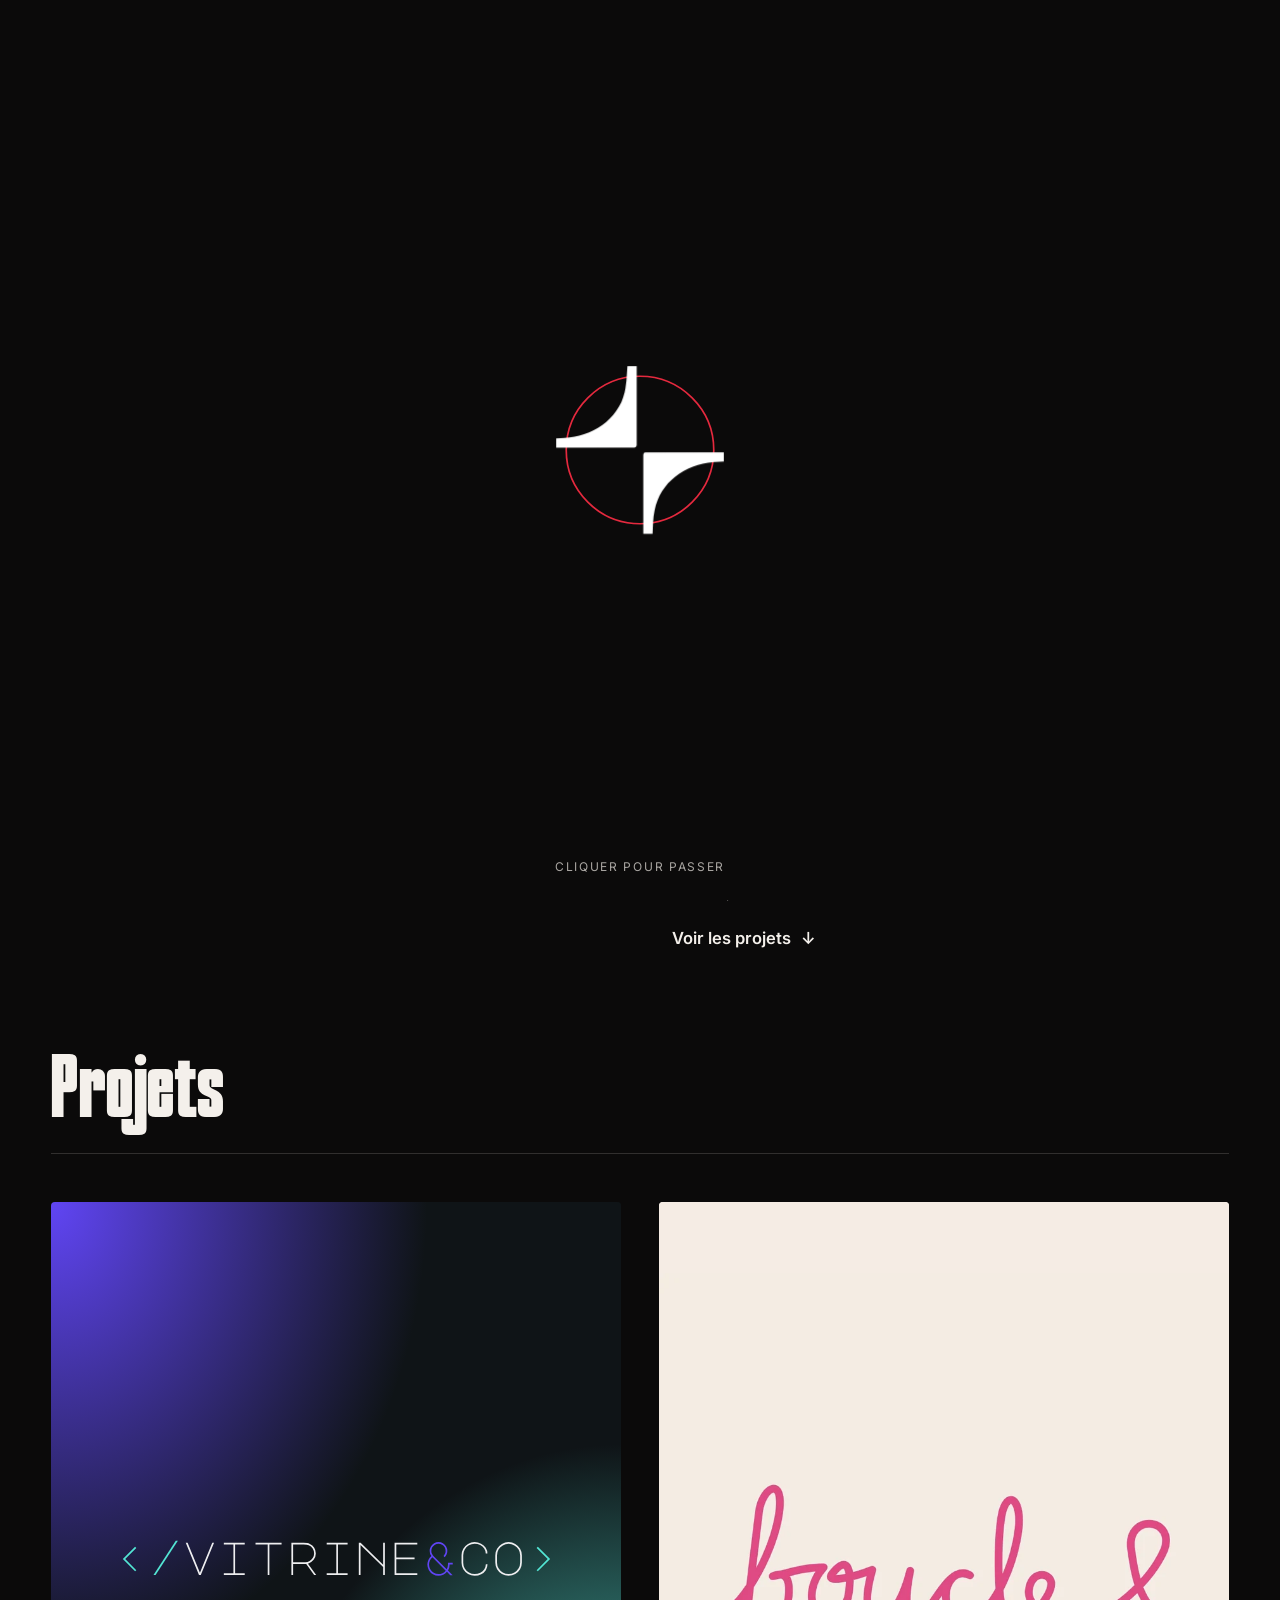
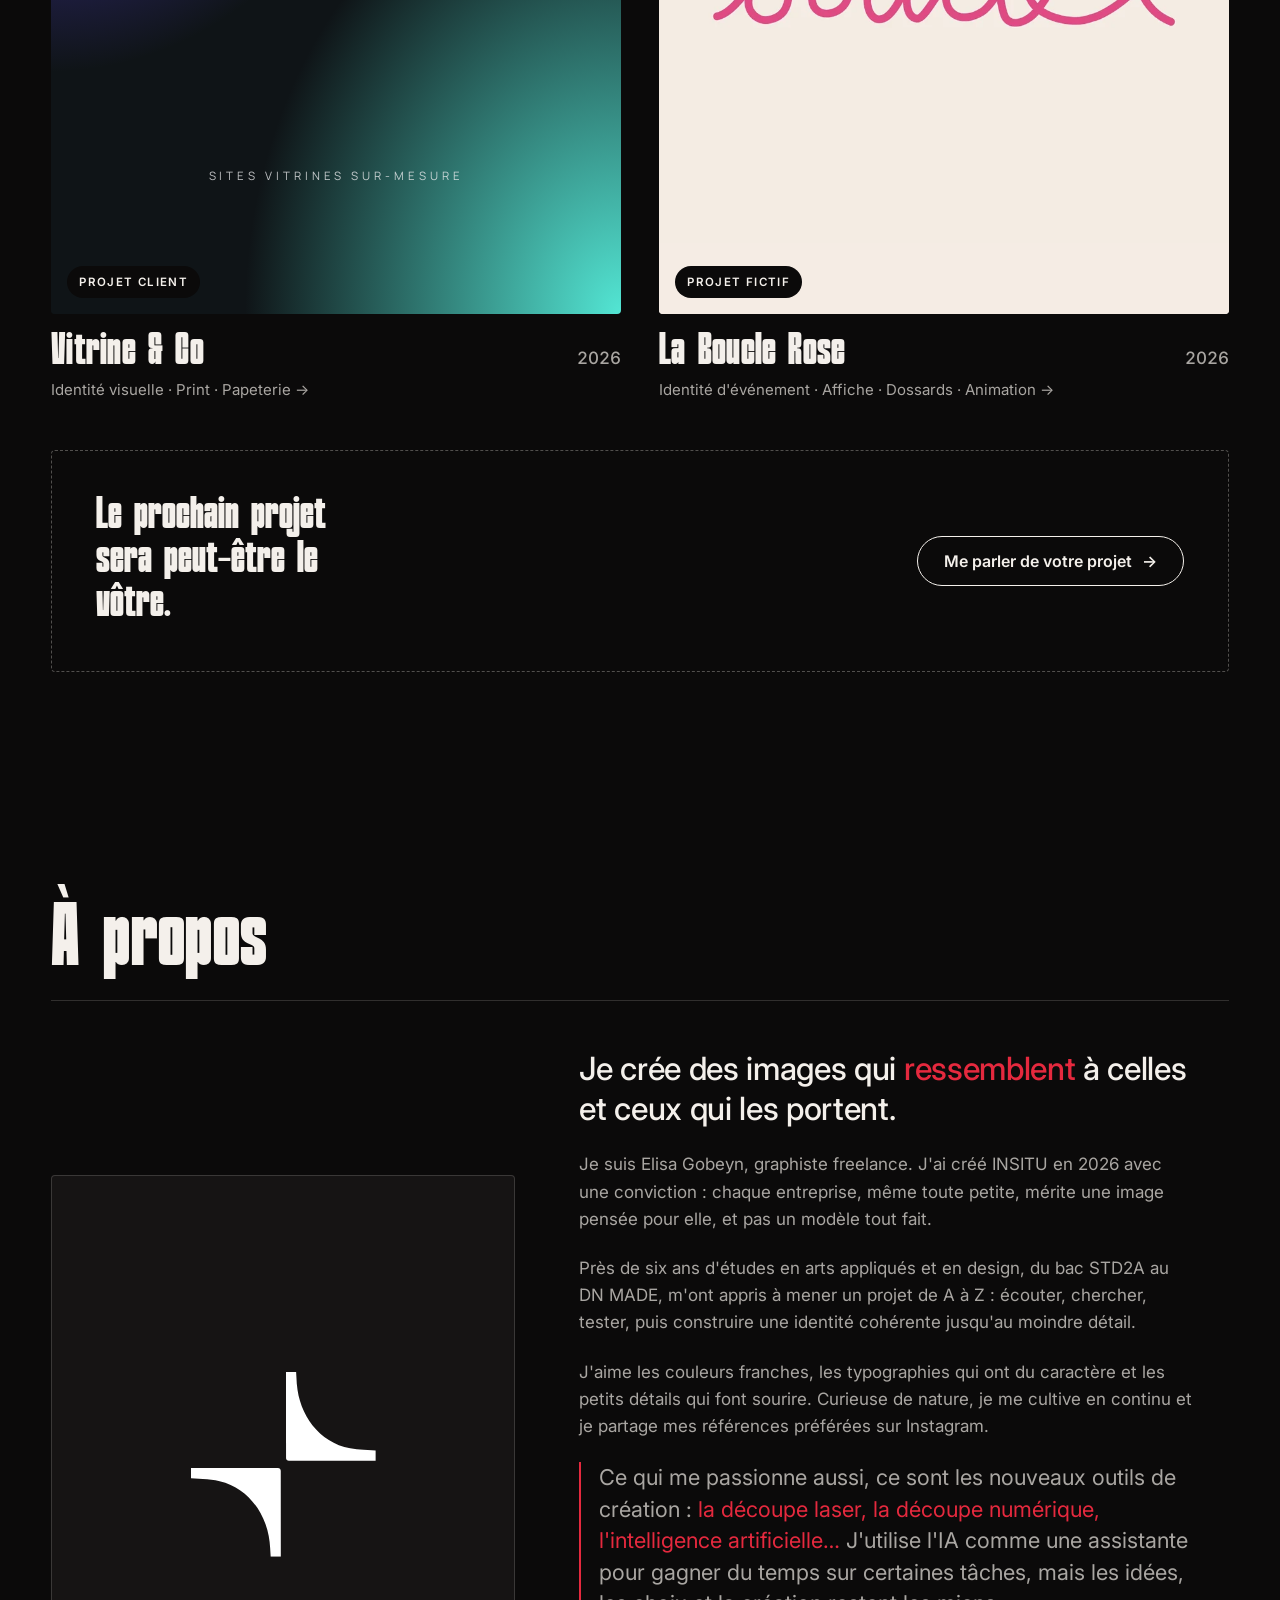
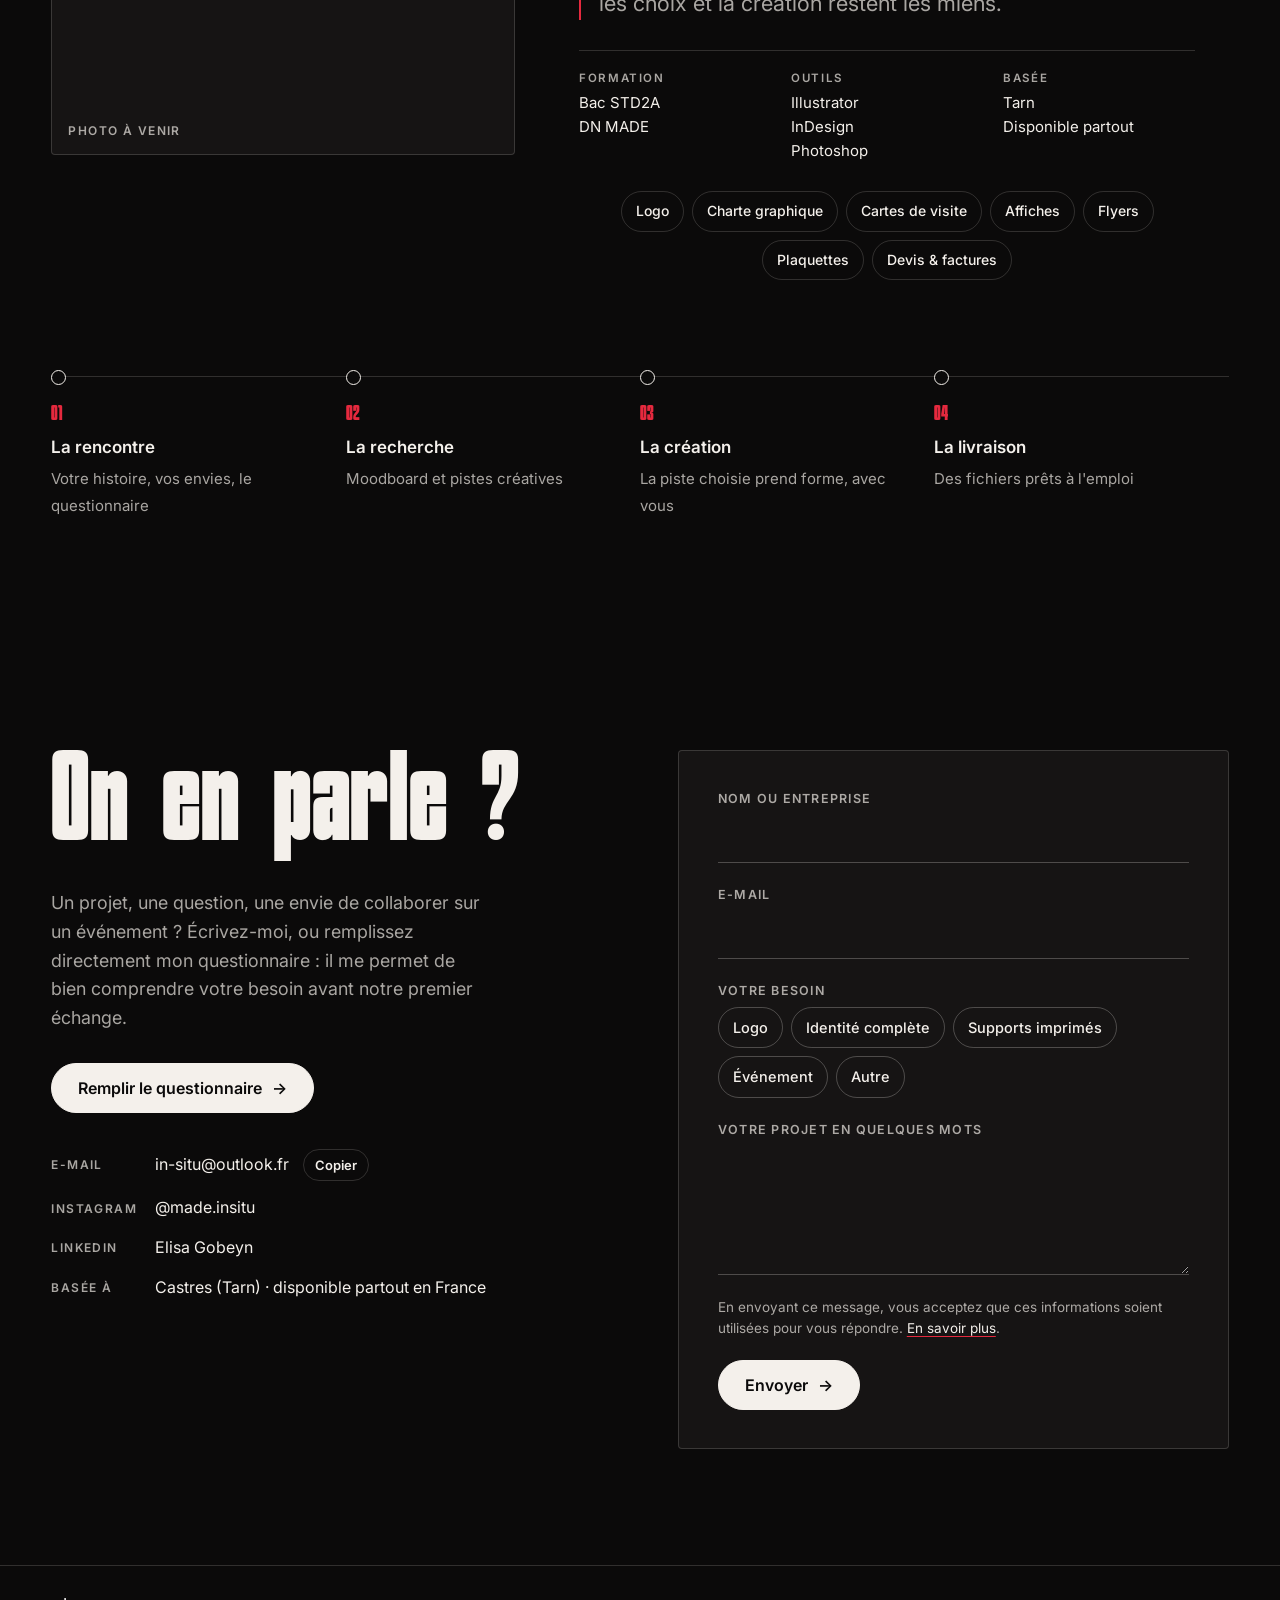
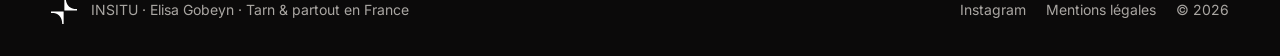
==== commit 5ebf56bc: "Pour les admin" ====
--- a/Site-INSITU/modif/index.html
+++ b/Site-INSITU/modif/index.html
@@ -484,5 +484,169 @@
     });
   }
 </script>
+<script>
+  async function chargerProjets() {
+    // Liste des identifiants de projets enregistrés
+    const listeProjets = ['test-x2', '12592']; 
+    
+    for (const id of listeProjets) {
+      try {
+        const response = await fetch(`./_projets/${id}.json`);
+        if (!response.ok) continue;
+        const data = await response.json();
+
+        // 1. Insertion de la carte dans #projets
+        const carteHTML = `
+          <a href="#${data.id}" class="carte">
+            <img src="${data.image}" alt="${data.title}">
+            <h3>${data.title}</h3>
+          </a>`;
+        document.querySelector('#projets')?.insertAdjacentHTML('beforeend', carteHTML);
+
+        // 2. Insertion de la section fiche
+        const ficheHTML = `
+          <section class="fiche" id="${data.id}">
+            <h2>${data.title}</h2>
+            <p class="infos">${data.infos}</p>
+            <p class="intro">${data.intro}</p>
+          </section>`;
+        document.body.insertAdjacentHTML('beforeend', ficheHTML);
+      } catch (e) {
+        console.error("Erreur de chargement du projet :", id, e);
+      }
+    }
+  }
+
+  document.addEventListener('DOMContentLoaded', chargerProjets);
+</script>
+
+<script>
+  async function chargerProjetsCMS() {
+    try {
+      const response = await fetch('./assets/projets.json');
+      if (!response.ok) return;
+
+      const data = await response.json();
+      const projets = data.projets || [];
+      const grille = document.querySelector('#projets .grille');
+
+      if (!grille) return;
+
+      // Injection de chaque carte créée depuis l'admin
+      projets.forEach(projet => {
+        const carteHTML = `
+          <button class="carte revele" 
+                  data-projet="${projet.id}" 
+                  style="--fond:${projet.couleur_fond};--accent:${projet.couleur_accent}" 
+                  data-curseur="${projet.couleur_accent}" 
+                  aria-label="Voir le projet ${projet.title}">
+            <div class="media">
+              <div class="br-couv">
+                <img src="${projet.image}" alt="${projet.title}">
+              </div>
+              <span class="pastille">${projet.pastille}</span>
+            </div>
+            <div class="legende">
+              <h3>${projet.title}</h3><span class="annee">${projet.annee}</span>
+              <span class="tags">${projet.tags} <span class="fleche">→</span></span>
+            </div>
+          </button>
+        `;
+        grille.insertAdjacentHTML('beforeend', carteHTML);
+      });
+
+      // Si tu as un script JS qui gère le clic sur les fiches ou les animations au survol :
+      if (typeof initialiserEvenementsProjets === 'function') {
+        initialiserEvenementsProjets();
+      }
+    } catch (e) {
+      console.error("Erreur de chargement des projets :", e);
+    }
+  }
+
+  document.addEventListener('DOMContentLoaded', chargerProjetsCMS);
+</script>
+
+<script>
+  async function injecterProjetsEtFiches() {
+    try {
+      const response = await fetch('./assets/projets.json');
+      if (!response.ok) return;
+
+      const data = await response.json();
+      const projets = data.projets || [];
+
+      const grille = document.querySelector('#projets .grille');
+
+      projets.forEach(p => {
+        const c = p.couleurs || {};
+        const fond = c.fond || '#0F1417';
+        const texte = c.texte || '#EEEEF0';
+        const accent = c.accent || '#53E6D4';
+        const accent2 = c.accent2 || '#6045F4';
+        const cadre = c.cadre || '#161D21';
+
+        // 1. Injection de la CARTE dans la grille
+        if (grille) {
+          const carteHTML = `
+            <button class="carte revele" 
+                    data-projet="${p.id}" 
+                    style="--fond:${fond};--accent:${accent2}" 
+                    data-curseur="${accent2}" 
+                    aria-label="Voir le projet ${p.title}">
+              <div class="media">
+                <div class="br-couv">
+                  <img src="${p.image_miniature}" alt="${p.title}">
+                </div>
+                <span class="pastille">${p.pastille || 'Projet'}</span>
+              </div>
+              <div class="legende">
+                <h3>${p.title}</h3><span class="annee">${p.annee || '2026'}</span>
+                <span class="tags">${p.tags || ''} <span class="fleche">→</span></span>
+              </div>
+            </button>`;
+          grille.insertAdjacentHTML('beforeend', carteHTML);
+        }
+
+        // 2. Injection de la FICHE en bas de page (reprend la structure exacte de votre code)
+        const galerieHTML = (p.galerie || []).map(img => `<img src="${img}" alt="${p.title}">`).join('');
+
+        const ficheHTML = `
+          <!-- ==================== FICHE : ${p.title.toUpperCase()} ==================== -->
+          <section class="fiche ${p.id}" 
+                   id="fiche-${p.id}" 
+                   role="dialog" 
+                   aria-modal="true" 
+                   aria-label="Projet ${p.title}" 
+                   style="--f-fond:${fond};--f-texte:${texte};--f-accent:${accent};--f-accent-2:${accent2};--f-cadre:${cadre}">
+            <div class="fiche-contenu">
+              <header class="fiche-header">
+                <h2>${p.title}</h2>
+                <p class="baseline">${p.baseline || ''}</p>
+              </header>
+              <div class="fiche-body">
+                <p class="intro">${p.intro || ''}</p>
+                <div class="composition-visuels">
+                  ${galerieHTML}
+                </div>
+              </div>
+              <button class="btn-fermer" aria-label="Fermer la fiche">×</button>
+            </div>
+          </section>`;
+
+        document.body.insertAdjacentHTML('beforeend', ficheHTML);
+      });
+
+      // Relancer vos écouteurs d'événements JS existants si nécessaire
+      if (typeof initModales === 'function') {
+        initModales();
+      }
+    } catch (e) {
+      console.error("Erreur lors de la génération des projets :", e);
+    }
+  }
+
+  document.addEventListener('DOMContentLoaded', injecterProjetsEtFiches);
+</script>
 </body>
 </html>
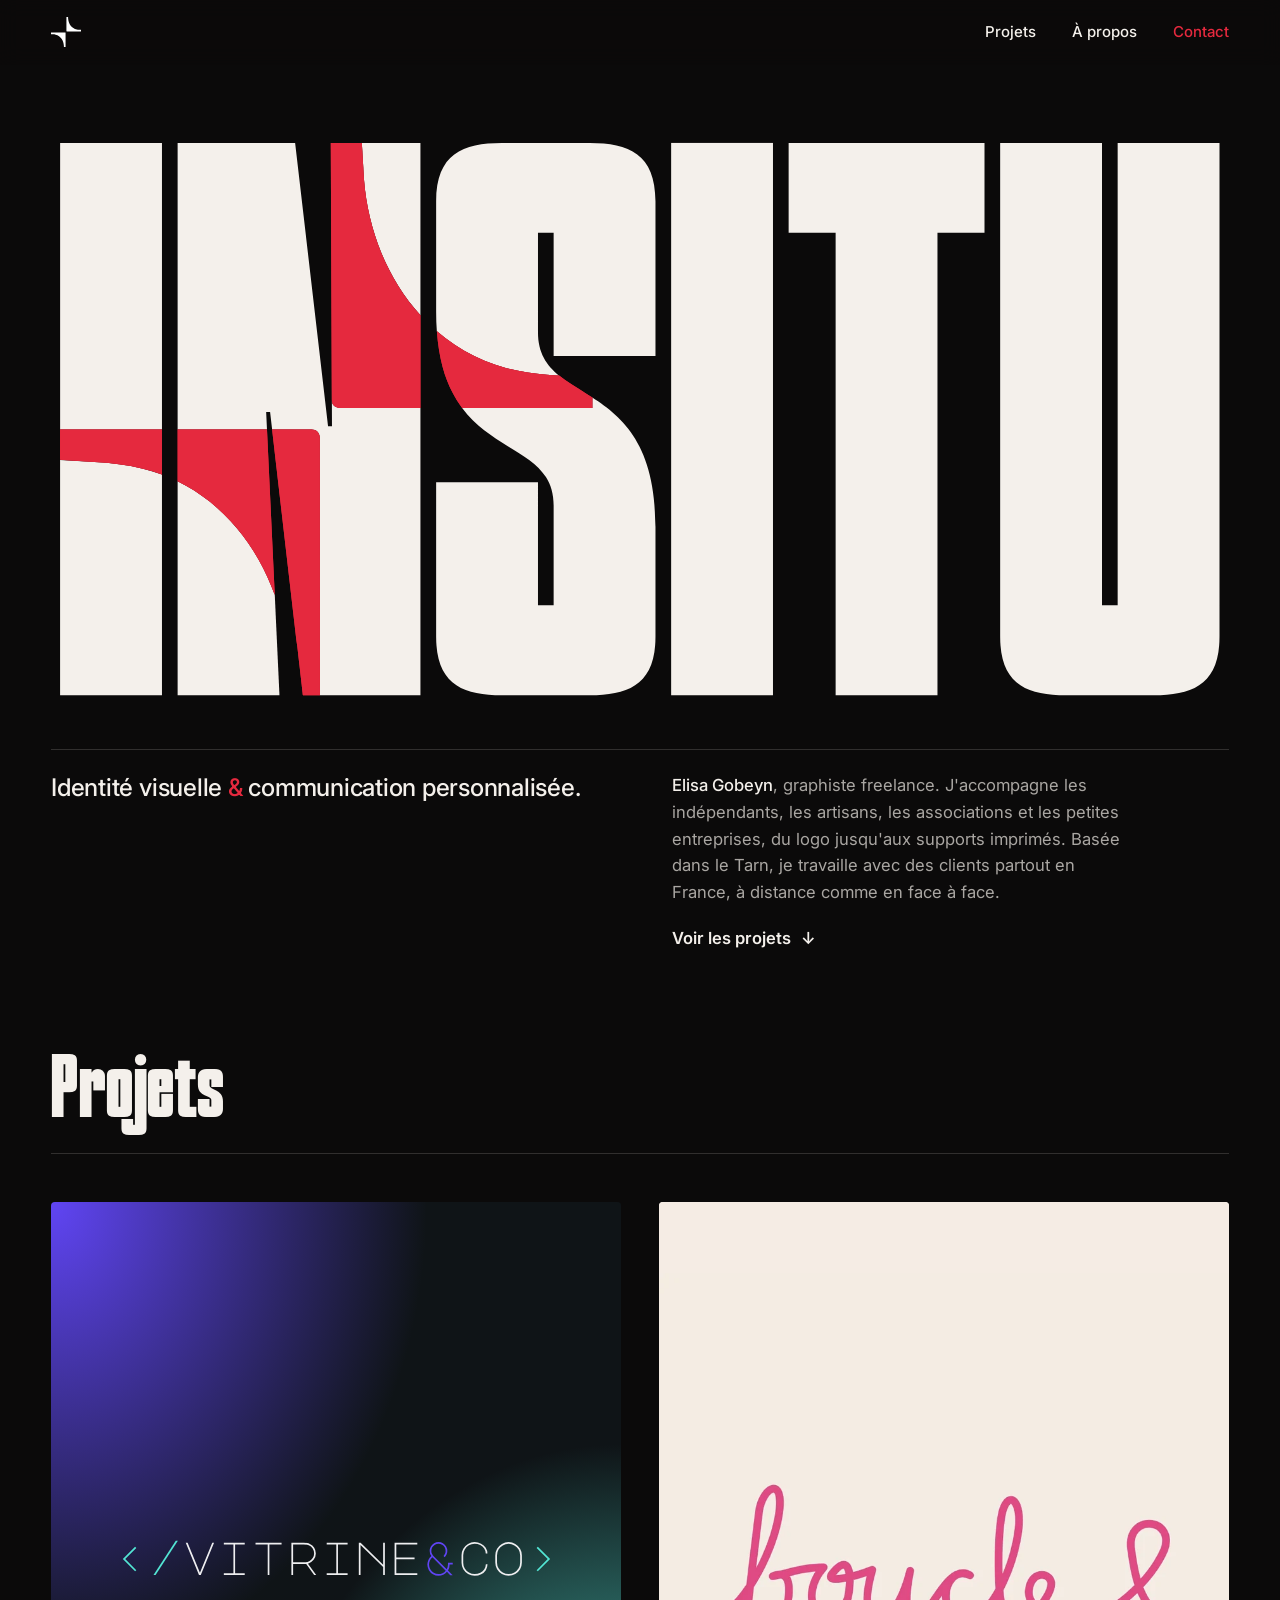
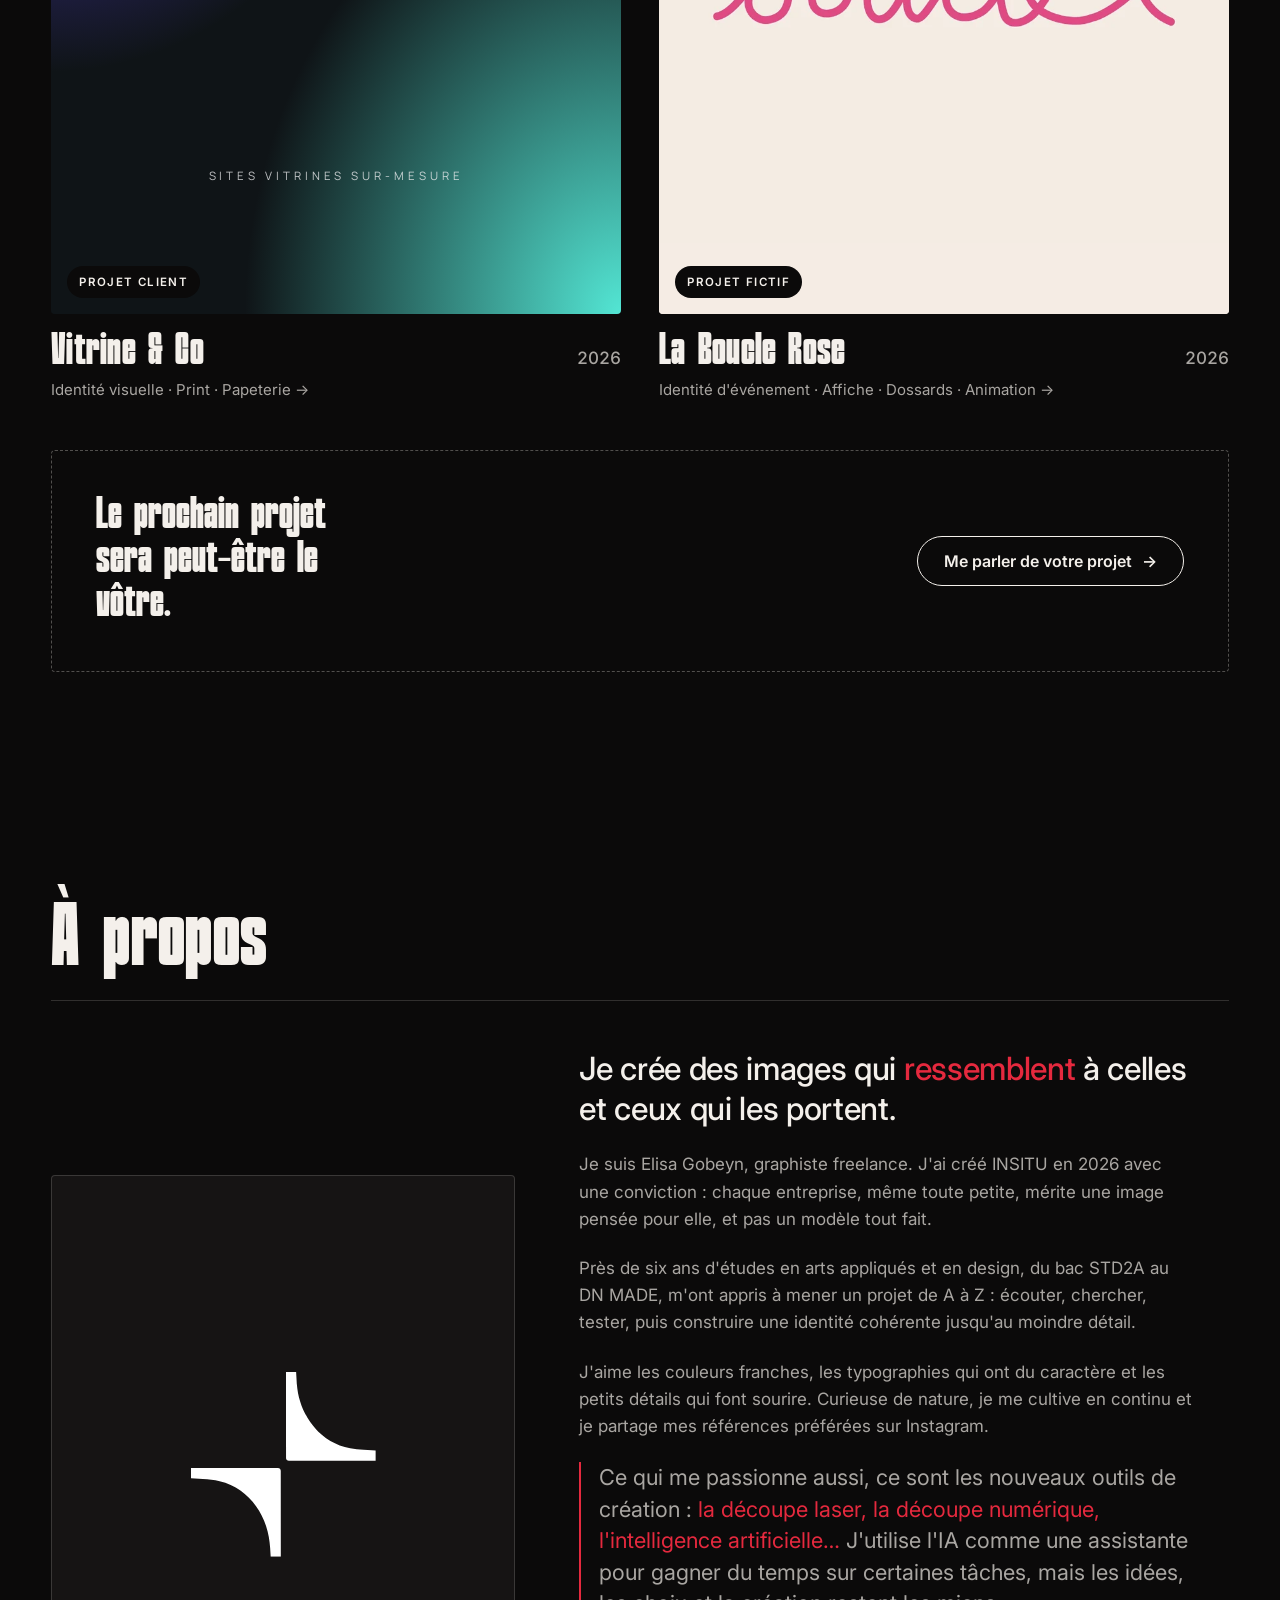
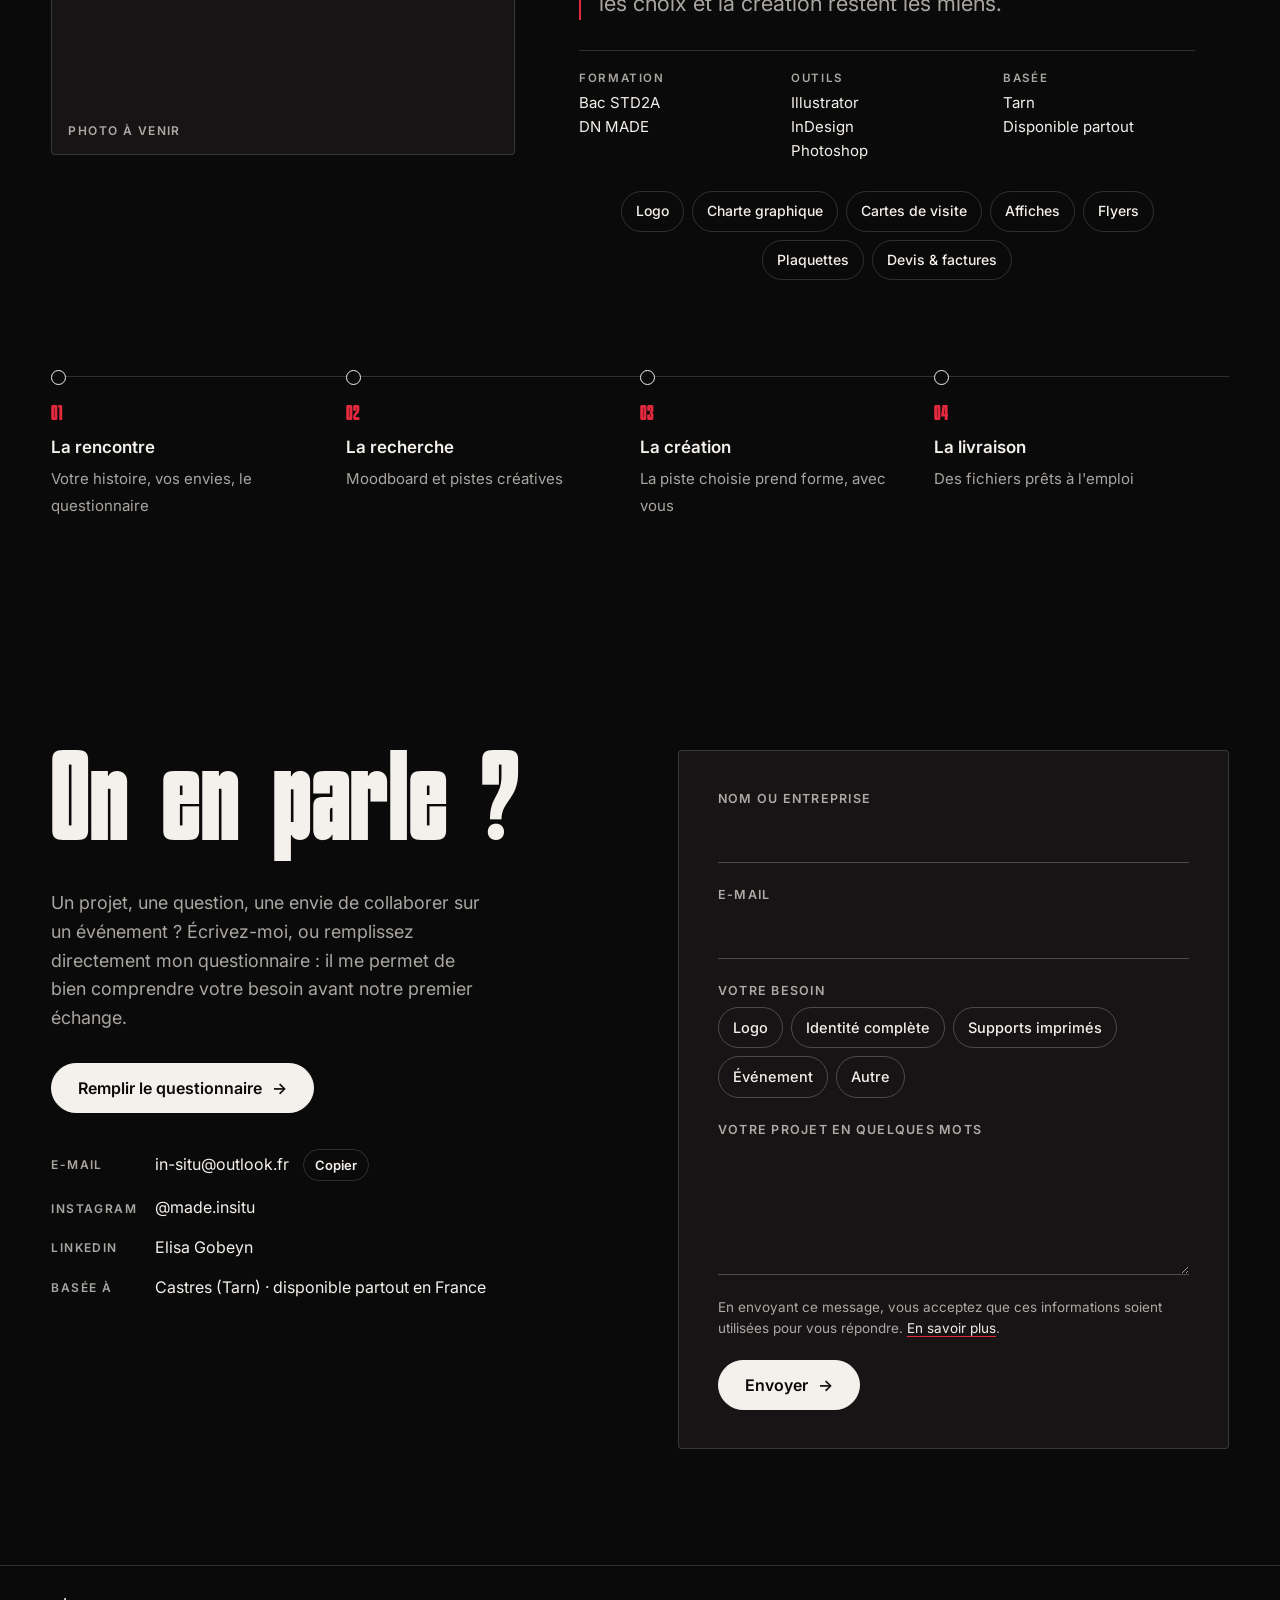
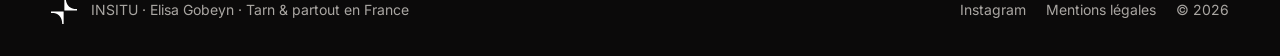
==== commit 60aeeafa: "Correction maybe" ====
--- a/Site-INSITU/modif/index.html
+++ b/Site-INSITU/modif/index.html
@@ -484,169 +484,104 @@
     });
   }
 </script>
+
 <script>
-  async function chargerProjets() {
-    // Liste des identifiants de projets enregistrés
-    const listeProjets = ['test-x2', '12592']; 
-    
-    for (const id of listeProjets) {
-      try {
-        const response = await fetch(`./_projets/${id}.json`);
-        if (!response.ok) continue;
-        const data = await response.json();
-
-        // 1. Insertion de la carte dans #projets
-        const carteHTML = `
-          <a href="#${data.id}" class="carte">
-            <img src="${data.image}" alt="${data.title}">
-            <h3>${data.title}</h3>
-          </a>`;
-        document.querySelector('#projets')?.insertAdjacentHTML('beforeend', carteHTML);
-
-        // 2. Insertion de la section fiche
-        const ficheHTML = `
-          <section class="fiche" id="${data.id}">
-            <h2>${data.title}</h2>
-            <p class="infos">${data.infos}</p>
-            <p class="intro">${data.intro}</p>
-          </section>`;
-        document.body.insertAdjacentHTML('beforeend', ficheHTML);
-      } catch (e) {
-        console.error("Erreur de chargement du projet :", id, e);
-      }
+async function chargerEtInjecterProjets() {
+  const grille = document.querySelector('#projets .grille');
+  if (!grille) return;
+
+  try {
+    // 1. Récupération du fichier global des projets ou de la liste des projets
+    const response = await fetch('./assets/projets.json');
+    if (!response.ok) return;
+
+    const data = await response.json();
+    let projets = data.projets || [];
+
+    // 2. Tri par date : du plus récent au plus ancien
+    projets.sort((a, b) => new Date(b.date || '2026-01-01') - new Date(a.date || '2026-01-01'));
+
+    // 3. Injection de chaque projet au DÉBUT de la grille (position 1, à gauche)
+    projets.forEach(p => {
+      const c = p.couleurs || {};
+      const fond = c.fond || '#0F1417';
+      const texte = c.texte || '#EEEEF0';
+      const accent = c.accent || '#53E6D4';
+      const accent2 = c.accent2 || '#6045F4';
+      const cadre = c.cadre || '#161D21';
+
+      // --- HTML DE LA CARTE ---
+      const carteHTML = `
+        <button class="carte revele" 
+                data-projet="${p.id}" 
+                style="--fond:${fond};--accent:${accent2}" 
+                data-curseur="${accent2}" 
+                aria-label="Voir le projet ${p.title}">
+          <div class="media">
+            <div class="br-couv">
+              <img src="${p.image_cover}" alt="${p.title}">
+            </div>
+            <span class="pastille">${p.pastille || 'Projet client'}</span>
+          </div>
+          <div class="legende">
+            <h3>${p.title}</h3><span class="annee">${p.annee || '2026'}</span>
+            <span class="tags">${p.tags || ''} <span class="fleche">→</span></span>
+          </div>
+        </button>`;
+
+      // Placement tout en haut/à gauche de la grille
+      grille.insertAdjacentHTML('afterbegin', carteHTML);
+
+      // --- HTML DE LA POP-UP / FICHE ---
+      const galerieHTML = (p.gallery || [])
+        .map(img => `<div class="bloc s6 anim"><img src="${img}" alt="${p.title}" loading="lazy"></div>`)
+        .join('');
+
+      const ficheHTML = `
+        <section class="fiche ${p.id}" 
+                 id="fiche-${p.id}" 
+                 role="dialog" 
+                 aria-modal="true" 
+                 aria-label="Projet ${p.title}" 
+                 style="--f-fond:${fond};--f-texte:${texte};--f-accent:${accent};--f-accent-2:${accent2};--f-cadre:${cadre}">
+          <div class="fiche-barre">
+            <span class="fil">${p.pastille || 'Projet'} · ${p.annee || '2026'}</span>
+            <button class="fermer" type="button">Fermer <span class="x">✕</span></button>
+          </div>
+          <div class="fiche-contenu">
+            <div class="p-tete">
+              <h2>${p.title}</h2>
+              <span class="p-signature">${p.tags || ''}</span>
+            </div>
+            <dl class="p-infos">
+              <div><dt>Client</dt><dd>${p.client || '—'}</dd></div>
+              <div><dt>Mission</dt><dd>${p.mission || '—'}</dd></div>
+              <div><dt>Livrables</dt><dd>${p.livrables || '—'}</dd></div>
+              <div><dt>Mots-clés</dt><dd>${p.mots_cles || '—'}</dd></div>
+            </dl>
+            ${p.intro ? `<p class="p-intro">${p.intro}</p>` : ''}
+            <div class="compo">
+              ${galerieHTML}
+            </div>
+          </div>
+        </section>`;
+
+      document.body.insertAdjacentHTML('beforeend', ficheHTML);
+    });
+
+    // 4. Réinitialiser les événements d'ouverture de pop-up pour les nouvelles cartes
+    if (typeof initModales === 'function') {
+      initModales();
     }
+  } catch (e) {
+    console.error("Erreur de chargement des projets CMS :", e);
   }
-
-  document.addEventListener('DOMContentLoaded', chargerProjets);
+}
+
+document.addEventListener('DOMContentLoaded', chargerEtInjecterProjets);
 </script>
 
-<script>
-  async function chargerProjetsCMS() {
-    try {
-      const response = await fetch('./assets/projets.json');
-      if (!response.ok) return;
-
-      const data = await response.json();
-      const projets = data.projets || [];
-      const grille = document.querySelector('#projets .grille');
-
-      if (!grille) return;
-
-      // Injection de chaque carte créée depuis l'admin
-      projets.forEach(projet => {
-        const carteHTML = `
-          <button class="carte revele" 
-                  data-projet="${projet.id}" 
-                  style="--fond:${projet.couleur_fond};--accent:${projet.couleur_accent}" 
-                  data-curseur="${projet.couleur_accent}" 
-                  aria-label="Voir le projet ${projet.title}">
-            <div class="media">
-              <div class="br-couv">
-                <img src="${projet.image}" alt="${projet.title}">
-              </div>
-              <span class="pastille">${projet.pastille}</span>
-            </div>
-            <div class="legende">
-              <h3>${projet.title}</h3><span class="annee">${projet.annee}</span>
-              <span class="tags">${projet.tags} <span class="fleche">→</span></span>
-            </div>
-          </button>
-        `;
-        grille.insertAdjacentHTML('beforeend', carteHTML);
-      });
-
-      // Si tu as un script JS qui gère le clic sur les fiches ou les animations au survol :
-      if (typeof initialiserEvenementsProjets === 'function') {
-        initialiserEvenementsProjets();
-      }
-    } catch (e) {
-      console.error("Erreur de chargement des projets :", e);
-    }
-  }
-
-  document.addEventListener('DOMContentLoaded', chargerProjetsCMS);
-</script>
-
-<script>
-  async function injecterProjetsEtFiches() {
-    try {
-      const response = await fetch('./assets/projets.json');
-      if (!response.ok) return;
-
-      const data = await response.json();
-      const projets = data.projets || [];
-
-      const grille = document.querySelector('#projets .grille');
-
-      projets.forEach(p => {
-        const c = p.couleurs || {};
-        const fond = c.fond || '#0F1417';
-        const texte = c.texte || '#EEEEF0';
-        const accent = c.accent || '#53E6D4';
-        const accent2 = c.accent2 || '#6045F4';
-        const cadre = c.cadre || '#161D21';
-
-        // 1. Injection de la CARTE dans la grille
-        if (grille) {
-          const carteHTML = `
-            <button class="carte revele" 
-                    data-projet="${p.id}" 
-                    style="--fond:${fond};--accent:${accent2}" 
-                    data-curseur="${accent2}" 
-                    aria-label="Voir le projet ${p.title}">
-              <div class="media">
-                <div class="br-couv">
-                  <img src="${p.image_miniature}" alt="${p.title}">
-                </div>
-                <span class="pastille">${p.pastille || 'Projet'}</span>
-              </div>
-              <div class="legende">
-                <h3>${p.title}</h3><span class="annee">${p.annee || '2026'}</span>
-                <span class="tags">${p.tags || ''} <span class="fleche">→</span></span>
-              </div>
-            </button>`;
-          grille.insertAdjacentHTML('beforeend', carteHTML);
-        }
-
-        // 2. Injection de la FICHE en bas de page (reprend la structure exacte de votre code)
-        const galerieHTML = (p.galerie || []).map(img => `<img src="${img}" alt="${p.title}">`).join('');
-
-        const ficheHTML = `
-          <!-- ==================== FICHE : ${p.title.toUpperCase()} ==================== -->
-          <section class="fiche ${p.id}" 
-                   id="fiche-${p.id}" 
-                   role="dialog" 
-                   aria-modal="true" 
-                   aria-label="Projet ${p.title}" 
-                   style="--f-fond:${fond};--f-texte:${texte};--f-accent:${accent};--f-accent-2:${accent2};--f-cadre:${cadre}">
-            <div class="fiche-contenu">
-              <header class="fiche-header">
-                <h2>${p.title}</h2>
-                <p class="baseline">${p.baseline || ''}</p>
-              </header>
-              <div class="fiche-body">
-                <p class="intro">${p.intro || ''}</p>
-                <div class="composition-visuels">
-                  ${galerieHTML}
-                </div>
-              </div>
-              <button class="btn-fermer" aria-label="Fermer la fiche">×</button>
-            </div>
-          </section>`;
-
-        document.body.insertAdjacentHTML('beforeend', ficheHTML);
-      });
-
-      // Relancer vos écouteurs d'événements JS existants si nécessaire
-      if (typeof initModales === 'function') {
-        initModales();
-      }
-    } catch (e) {
-      console.error("Erreur lors de la génération des projets :", e);
-    }
-  }
-
-  document.addEventListener('DOMContentLoaded', injecterProjetsEtFiches);
-</script>
+
+
 </body>
 </html>
